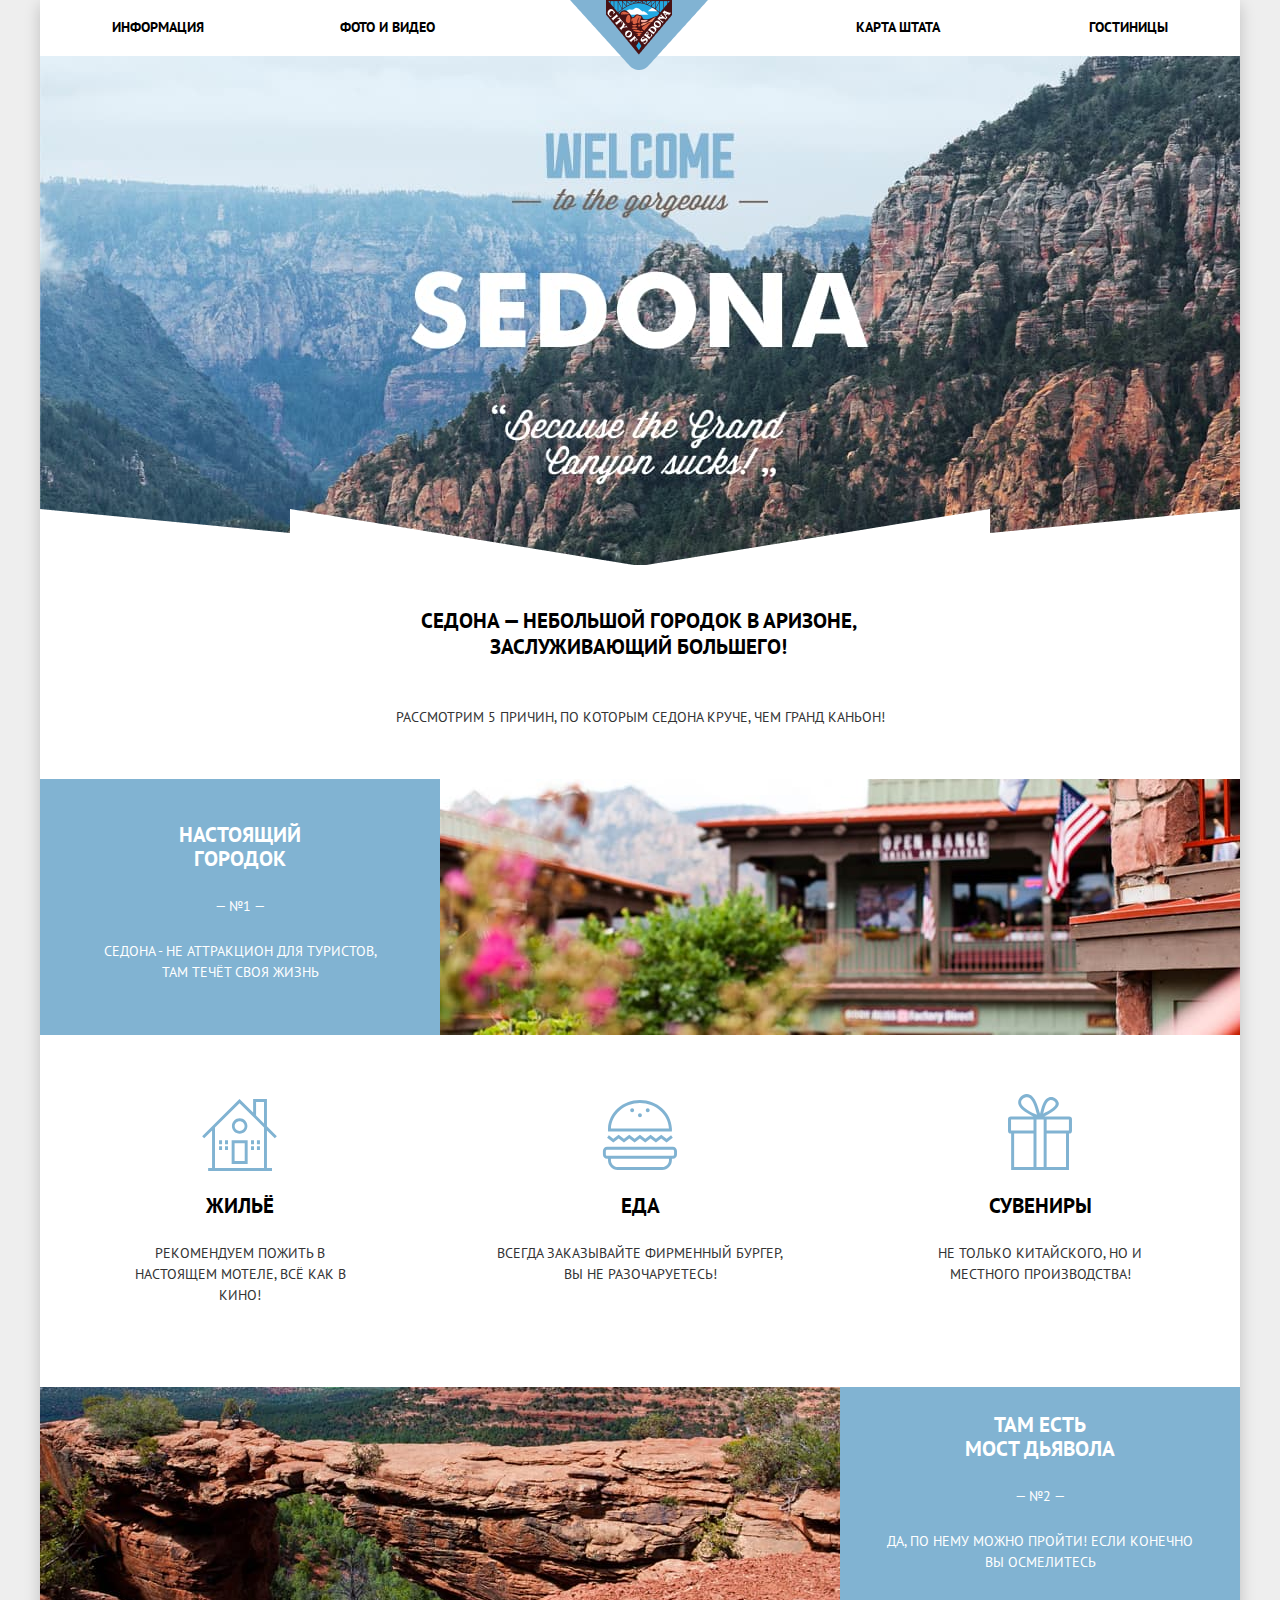
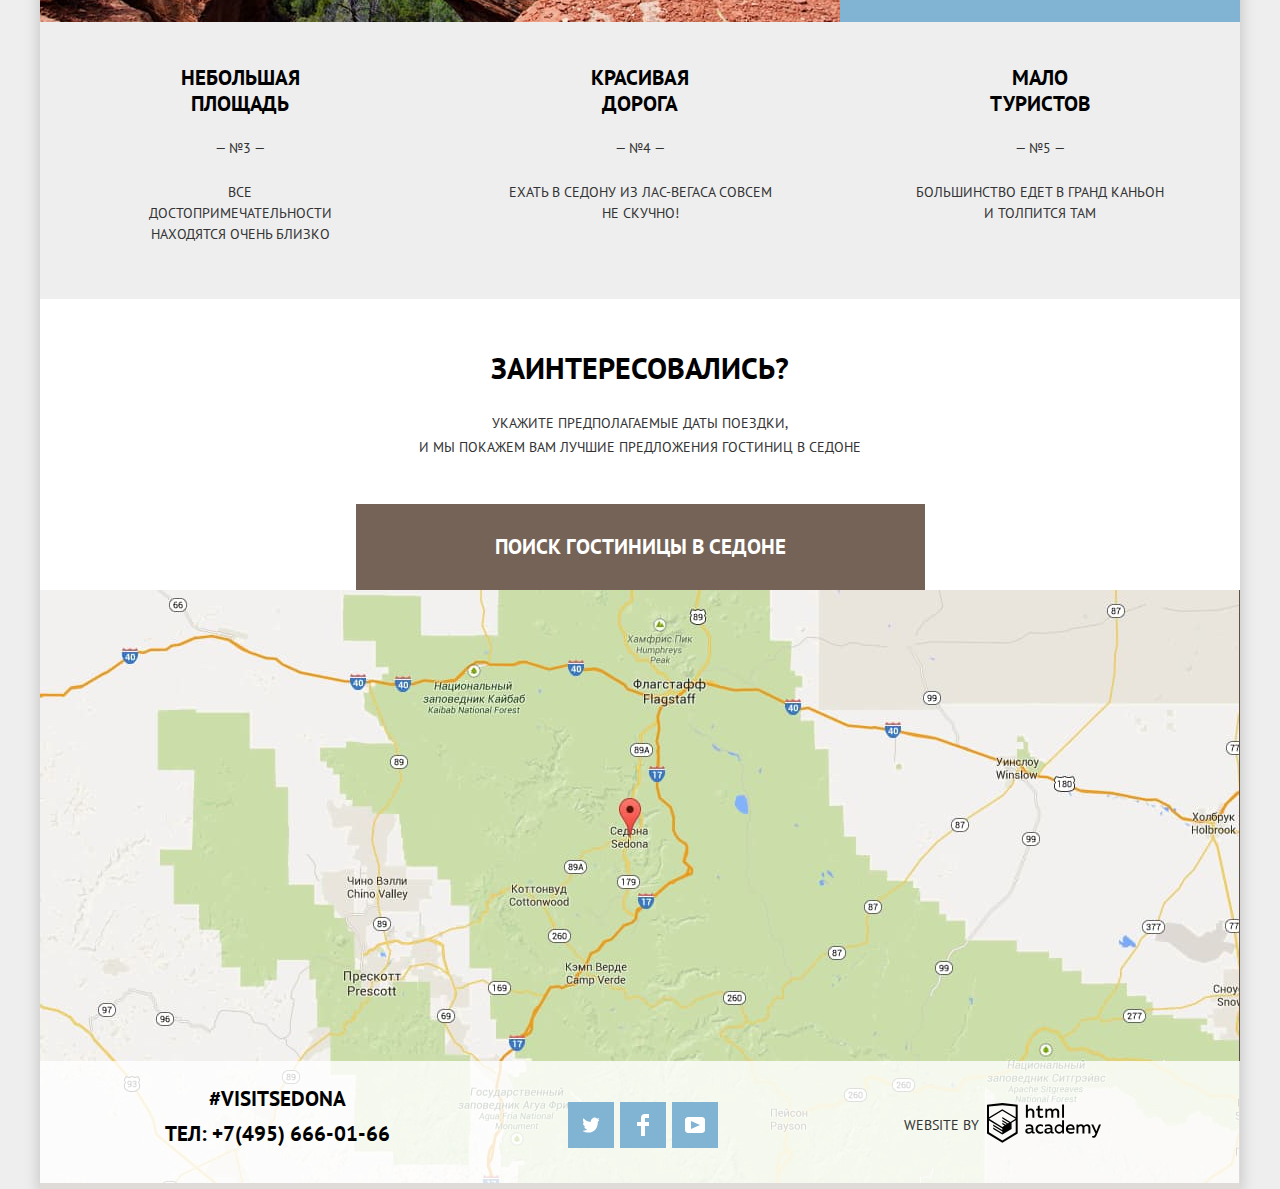
==== index.html @ 00484c9c "Update index.html" ====
<!DOCTYPE html>
<html class="page" lang="ru">
   <head>
      <meta charset="utf-8">
      <title>HTML Academy: Седона</title>
      <link href="https://fonts.googleapis.com/css2?family=PT+Sans:wght@400;700&display=swap" rel="stylesheet">
      <link href="css/normalize.css" rel="stylesheet">
      <link href="css/style.css" rel="stylesheet">
   </head>
   <body class="page-body">
      <div class="body-wrapper">
         <header class="main-header">
            <nav class="site-navigation">
               <a class="header-logo"><img src="img/logo.png" width="138" height="70" alt="Логотип копании Седона"></a>
               <ul class="navigation-list">
                  <li class="navigation-item">
                     <a href="#">
                     Информация
                     </a>
                  </li>
                  <li class="navigation-item">
                     <a href="#">
                     Фото и Видео
                     </a>
                  </li>
                  <li class="navigation-item">
                     <a href="#">
                     Карта штата
                     </a>
                  </li>
                  <li class="navigation-item">
                     <a href="catalog.html">
                     Гостиницы
                     </a>
                  </li>
               </ul>
            </nav>
         </header>
         <main class="">
            <h1 class="visually-hidden">Туры в город Седона</h1>
            <section class="banner">
               <h2>Седона — небольшой городок в Аризоне, заслуживающий большего! 
               </h2>
               <div class="img-wrapper">
                  <img src="img/bg-photo.jpg" width="1200" height="509" alt="Добро пожаловать в Седону">
               </div>
            </section>
            <section class="advantage">
               <h2>Рассмотрим 5 причин, по которым седона круче, чем гранд каньон!
               </h2>
               <ul class="advantage-view-list">
                  <li class="advantage-view-item">
                     <div class="advantage-view-content">
                        <h3>Настоящий городок</h3>
                        <span>— №1 —</span>
                        <p>Седона - не аттракцион для туристов, там течёт своя жизнь</p>
                     </div>
                     <div class="advantage-view-image">
                        <img src="img/image.jpg" width="800" height="256" alt="Пейзажные фотографии города Седона">
                     </div>
                  </li>
                  <li class="advantage-view-item">
                     <div class="advantage-view-content">
                        <h3>Там есть<br> мост дьявола</h3>
                        <span>— №2 —</span>
                        <p>Да, по нему можно пройти! Если конечно вы осмелитесь</p>
                     </div>
                     <div class="advantage-view-image">
                        <img src="img/image-1.jpg" width="800" height="256" alt="Пейзажные фотографии города Седона">
                     </div>
                  </li>
               </ul>
               <div class="advantage-no-view">
                  <ul class="advantage-no-view-list">
                     <li class="advantage-no-view-item">
                        <h3>небольшая площадь</h3>
                        <span>— №3 —</span>
                        <p>все достопримечательности находятся очень близко</p>
                     </li>
                     <li class="advantage-no-view-item">
                        <h3>красивая дорога</h3>
                        <span>— №4 —</span>
                        <p>ехать в седону из лас-вегаса совсем не скучно!</p>
                     </li>
                     <li class="advantage-no-view-item">
                        <h3>мало туристов</h3>
                        <span>— №5 —</span>
                        <p>большинство едет в гранд каньон и толпится там</p>
                     </li>
                  </ul>
               </div>
               <div class="figures">
                  <ul class="figures-list">
                     <li class="figures-item">
                        <h3>Жильё</h3>
                        <p>Рекомендуем пожить в настоящем мотеле, всё как в кино!</p>
                     </li>
                     <li class="figures-item">
                        <h3>Еда</h3>
                        <p>Всегда заказывайте фирменный бургер, вы не разочаруетесь!</p>
                     </li>
                     <li class="figures-item">
                        <h3>Сувениры</h3>
                        <p>Не только китайского, но и местного производства!</p>
                     </li>
                  </ul>
               </div>
            </section>
            <section class="hotels-form">
               <h2 class="visually-hidden">Поиск гостиницы</h2>
               <p>Заинтересовались?</p>
               <p>Укажите предполагаемые даты поездки,<br> и мы покажем вам лучшие предложения гостиниц в седоне</p>
               <button class="head-form-button" type="button">Поиск гостиницы в Седоне</button> 
               <form class="checking-date-form close-form" action="https://htmlacademy.ru" method="post">
                  <div class="form-wrapper">
                     <div class="form-group">
                        <label for="arrive-date-field">Дата заезда:</label>
                        <input type="text" name="arrive-date" id="arrive-date-field" value="24 апреля 2017">
                        <button class="calendar-icon" type="button" aria-label="Календарь кнопка">
                           <svg width="21" height="23"  xmlns="http://www.w3.org/2000/svg">
                              <path fill-rule="evenodd" clip-rule="evenodd" d="M16.406 3.025h2.845c.966 0 1.749.822 1.749 1.837v16.302C21 22.179 20.217 23 19.251 23H1.75C.784 23 0 22.179 0 21.164V4.862c0-1.015.784-1.837 1.75-1.837h2.843V1.648c0-.381.294-.689.657-.689.362 0 .656.308.656.689v1.377h3.938V1.648c0-.381.294-.689.657-.689.361 0 .655.308.655.689v1.377h3.938V1.648c0-.381.293-.689.656-.689.362 0 .656.308.656.689v1.377zm3.159 18.459a.448.448 0 00.123-.32h.001V4.862a.449.449 0 00-.437-.459h-2.845v1.378c0 .381-.294.689-.656.689-.363 0-.656-.308-.656-.689V4.403h-3.938v1.378c0 .381-.294.689-.655.689-.363 0-.657-.308-.657-.689V4.403H5.907v1.378c0 .381-.294.689-.656.689-.363 0-.657-.308-.657-.689V4.403H1.75a.45.45 0 00-.438.459v16.302a.45.45 0 00.438.459h17.501a.448.448 0 00.314-.139z"/>
                              <path fill-rule="evenodd" clip-rule="evenodd" d="M4.594 9.225h2.625v2.066H4.594V9.225zm0 3.443h2.625v2.067H4.594v-2.067zm2.625 3.444H4.594v2.066h2.625v-2.066zm1.969 0h2.625v2.066H9.188v-2.066zm2.625-3.444H9.188v2.067h2.625v-2.067zM9.188 9.225h2.625v2.066H9.188V9.225zm7.218 6.887h-2.625v2.066h2.625v-2.066zm-2.625-3.444h2.625v2.067h-2.625v-2.067zm2.625-3.443h-2.625v2.066h2.625V9.225z"/>
                           </svg>
                        </button>
                     </div>
                     <div class="form-group">
                        <label for="departure-date-field">Дата выезда:</label>
                        <input type="text" name="departure-date" id="departure-date-field" value="4 июля 2017">
                        <button class="calendar-icon" type="button" aria-label="Календарь кнопка">
                           <svg width="21" height="23"  xmlns="http://www.w3.org/2000/svg">
                              <path fill-rule="evenodd" clip-rule="evenodd" d="M16.406 3.025h2.845c.966 0 1.749.822 1.749 1.837v16.302C21 22.179 20.217 23 19.251 23H1.75C.784 23 0 22.179 0 21.164V4.862c0-1.015.784-1.837 1.75-1.837h2.843V1.648c0-.381.294-.689.657-.689.362 0 .656.308.656.689v1.377h3.938V1.648c0-.381.294-.689.657-.689.361 0 .655.308.655.689v1.377h3.938V1.648c0-.381.293-.689.656-.689.362 0 .656.308.656.689v1.377zm3.159 18.459a.448.448 0 00.123-.32h.001V4.862a.449.449 0 00-.437-.459h-2.845v1.378c0 .381-.294.689-.656.689-.363 0-.656-.308-.656-.689V4.403h-3.938v1.378c0 .381-.294.689-.655.689-.363 0-.657-.308-.657-.689V4.403H5.907v1.378c0 .381-.294.689-.656.689-.363 0-.657-.308-.657-.689V4.403H1.75a.45.45 0 00-.438.459v16.302a.45.45 0 00.438.459h17.501a.448.448 0 00.314-.139z"/>
                              <path fill-rule="evenodd" clip-rule="evenodd" d="M4.594 9.225h2.625v2.066H4.594V9.225zm0 3.443h2.625v2.067H4.594v-2.067zm2.625 3.444H4.594v2.066h2.625v-2.066zm1.969 0h2.625v2.066H9.188v-2.066zm2.625-3.444H9.188v2.067h2.625v-2.067zM9.188 9.225h2.625v2.066H9.188V9.225zm7.218 6.887h-2.625v2.066h2.625v-2.066zm-2.625-3.444h2.625v2.067h-2.625v-2.067zm2.625-3.443h-2.625v2.066h2.625V9.225z"/>
                           </svg>
                        </button>
                     </div>
                     <div class="count-wrapper">
                        <div class="count-person">
                           <label for="count-parents-field">Взрослые:</label>
                           <button class="min" type="button">
                              <svg width="12" height="3" fill="none" xmlns="http://www.w3.org/2000/svg">
                                 <path d="M0 0h12v3H0z"/>
                              </svg>
                           </button>
                           <input class="text" name="count-parents" id="count-parents-field" value="2">
                           <button class="max" type="button">
                              <svg width="11" height="11" fill="none" xmlns="http://www.w3.org/2000/svg">
                                 <path fill-rule="evenodd" clip-rule="evenodd" d="M4.23 6.77V11h2.54V6.77H11V4.23H6.77V0H4.23v4.23H0v2.54h4.23z"/>
                              </svg>
                           </button>
                        </div>
                        <div class="count-person">
                           <label for="count-kids-field">Дети:</label>
                           <button class="min" type="button">
                              <svg width="12" height="3" fill="none" xmlns="http://www.w3.org/2000/svg">
                                 <path d="M0 0h12v3H0z"/>
                              </svg>
                           </button>
                           <input class="text" name="count-kids" id="count-kids-field" value="0">
                           <button class="max" type="button">
                              <svg width="11" height="11" fill="none" xmlns="http://www.w3.org/2000/svg">
                                 <path fill-rule="evenodd" clip-rule="evenodd" d="M4.23 6.77V11h2.54V6.77H11V4.23H6.77V0H4.23v4.23H0v2.54h4.23z"/>
                              </svg>
                           </button>
                        </div>
                     </div>
                  </div>
                  <button type="submit" class="button button-form" name="button-search">
                  Найти
                  </button>
               </form>
               <div class="map-group">
                  <iframe src="https://www.google.com/maps/embed?pb=!1m18!1m12!1m3!1d890351.5824460982!2d-111.65397237299715!3d34.63615230114795!2m3!1f0!2f0!3f0!3m2!1i1024!2i768!4f13.1!3m3!1m2!1s0x872da132f942b00d%3A0x5548c523fa6c8efd!2z0KHQtdC00L7QvdCwLCDQkNGA0LjQt9C-0L3QsCA4NjMzNiwg0KHQqNCQ!5e0!3m2!1sru!2sru!4v1592220173496!5m2!1sru!2sru" width="1200" height="593" style="border:0;" allowfullscreen="" aria-hidden="false" tabindex="0"></iframe>
               </div>
            </section>
         </main>
         <footer class="main-footer">
            <div class="footer-contacts">
               <a href="#">#visitSEDONA</a>
               <a href="tel:84956660166">тел: +7(495) 666-01-66</a>
            </div>
            <ul class="social-list">
               <li class="social-item">
                  <a href="#" class="social-icon social-icon-twitter">
                  <span class="visually-hidden">Twitter</span>
                  </a>
               </li>
               <li class="social-item">
                  <a href="#" class="social-icon social-icon-facebook">
                  <span class="visually-hidden">Facebook</span>
                  </a>
               </li>
               <li class="social-item">
                  <a href="#" class="social-icon social-icon-youtube">
                  <span class="visually-hidden">Youtube</span>
                  </a>
               </li>
            </ul>
            <div class="creators-logo">
               <span>website by</span>          
               <a  href="https://htmlacademy.ru/intensive/htmlcss">
                  <svg class="logo-logo" width="115" height="41" fill="none"  xmlns="http://www.w3.org/2000/svg">
                     <path fill-rule="evenodd" clip-rule="evenodd" d="M15.52 1.057h-.17L0 2.72v28.776l15.35 9.343 15.352-9.344V2.72L15.52 1.057zm61.498 1.565h-1.93v13.11h1.93V2.621zm-36.156.01v5.136a3.976 3.976 0 012.849-1.23 3.387 3.387 0 012.614 1.007 3.55 3.55 0 011.015 2.662v5.556h-1.973v-5.297a1.984 1.984 0 00-.41-1.44 1.899 1.899 0 00-1.289-.718h-.316a3.081 3.081 0 00-2.448 1.5v5.955H38.9V2.633h1.963zm36.156 28.852h-1.74v-1.425a4.061 4.061 0 01-3.366 1.662c-2.437-.168-4.33-2.239-4.33-4.736 0-2.498 1.893-4.569 4.33-4.737a3.98 3.98 0 013.165 1.402v-5.33h1.941v13.164zm-29.952-1.425c.197-.008.392-.044.58-.107v1.435a3.38 3.38 0 01-1.245.226 1.758 1.758 0 01-1.762-1.079 5.035 5.035 0 01-3.313 1.166c-1.593 0-3.07-.896-3.07-2.752 0-2.298 2.11-3.01 3.914-3.01.77.013 1.537.103 2.29.27v-.324c0-1.079-.802-1.91-2.31-1.91a7.682 7.682 0 00-3.166.69V22.83a10.56 10.56 0 013.365-.593c2.49 0 4.02 1.209 4.02 3.938v3.237a.592.592 0 00.13.429c.096.12.236.194.387.208h.18v.01zM40.27 28.84c.027.389.205.75.495 1.004.289.253.666.378 1.046.345h.116a3.537 3.537 0 002.542-1.079v-1.532a10.039 10.039 0 00-1.91-.227c-1.055 0-2.278.356-2.278 1.49h-.01zm15.752-5.902a5.183 5.183 0 00-2.712-.69h-.369a4.514 4.514 0 00-3.18 1.471 4.722 4.722 0 00-1.23 3.341v.442c.164 2.498 2.273 4.39 4.716 4.23 1.004.024 2-.187 2.912-.615v-1.845a5.185 5.185 0 01-2.564.69 2.885 2.885 0 01-2.657-1.426 3.024 3.024 0 010-3.07 2.884 2.884 0 012.657-1.427c.865-.003 1.71.26 2.427.755v-1.856zM66.15 30.06a2.08 2.08 0 00.58-.108v1.435c-.397.153-.82.23-1.244.226a1.758 1.758 0 01-1.762-1.079 5.035 5.035 0 01-3.313 1.166c-1.593 0-3.07-.896-3.07-2.752 0-2.298 2.11-3.01 3.914-3.01.77.013 1.537.103 2.29.27v-.324c0-1.079-.802-1.91-2.311-1.91a7.682 7.682 0 00-3.165.69V22.83c1.084-.379 2.22-.58 3.365-.593 2.49 0 4.02 1.209 4.02 3.938v3.237a.592.592 0 00.129.429c.097.12.237.194.388.208h.18v.01zm-6.296-.212a1.468 1.468 0 01-.498-1.008h.021c0-1.133 1.16-1.489 2.279-1.489.642.015 1.281.09 1.91.227v1.532a3.537 3.537 0 01-2.543 1.079h-.116a1.404 1.404 0 01-1.053-.34zm9.472-2.918c0-1.644 1.304-2.977 2.912-2.977l.021.054c1.214 0 2.314.731 2.806 1.866v2.158a3.015 3.015 0 01-2.827 1.877c-1.608 0-2.912-1.333-2.912-2.978zm14.022-4.682c3.492 0 4.705 2.892 4.135 5.492h-6.562c.222 1.618 1.762 2.276 3.366 2.276a6.326 6.326 0 002.785-.636v1.726a7.39 7.39 0 01-3.165.615c-2.67 0-5.012-1.532-5.012-4.769a4.572 4.572 0 011.145-3.268 4.37 4.37 0 013.076-1.469h.232v.033zm-2.48 3.927c.101-1.351 1.253-2.365 2.575-2.265h.042c.62-.057 1.234.17 1.675.62.442.449.666 1.075.614 1.71H80.87v-.065zm8.62 5.287v-8.966h1.74v1.079a3.983 3.983 0 012.934-1.37 3.001 3.001 0 012.785 1.51 4.311 4.311 0 013.07-1.435 3.192 3.192 0 012.489 1.01c.647.69.971 1.631.887 2.583v5.61h-2.004v-5.556a1.74 1.74 0 00-.366-1.262 1.665 1.665 0 00-1.132-.626h-.275a2.936 2.936 0 00-2.184 1.208v6.237H95.43v-5.557a1.742 1.742 0 00-.38-1.266 1.666 1.666 0 00-1.15-.611h-.21a3.153 3.153 0 00-2.333 1.392v6.074h-1.825l-.042-.054zm24.488-8.988h-2.005l-2.648 6.798-3.018-6.787h-2.11l4.221 9.063-.18.454c-.517 1.36-1.234 2.05-2.184 2.05a2.96 2.96 0 01-.897-.13v1.694c.38.096.77.147 1.161.151 1.329 0 2.585-.744 3.534-3.086l4.126-10.206zM52.689 6.787V3.55l-1.962.464v2.719h-1.583V8.49h1.646v4.5c-.067.826.234 1.64.82 2.213a2.653 2.653 0 002.197.743 7.014 7.014 0 002.332-.378v-1.726a4.647 4.647 0 01-1.783.356c-1.14 0-1.667-.389-1.667-1.575v-4.11h3.165V6.787H52.69zm5.697 8.966V6.754h1.752v1.08a3.983 3.983 0 012.922-1.382 2.998 2.998 0 012.743 1.435c.793-.882 1.9-1.4 3.07-1.435.94-.037 1.85.347 2.491 1.052.64.704.949 1.66.843 2.617v5.62h-2.004v-5.556a1.743 1.743 0 00-.366-1.262 1.668 1.668 0 00-1.132-.626h-.243a2.937 2.937 0 00-2.184 1.209v6.236h-2.005v-5.557a1.742 1.742 0 00-.365-1.262 1.667 1.667 0 00-1.133-.626h-.242A3.153 3.153 0 0060.2 9.69v6.074h-1.815v-.01zm-29.689 14.55l.01-.006-.01.021v-.015zm0-11.983v11.983l-13.346 8.13-13.346-8.115V18.515l13.283 8.092v1.424l-9.105-5.503v1.414l9.157 5.621v1.5l-9.147-5.567v1.456l9.158 5.621 9.232-5.653v-6.107l4.114-2.492zm.01-1.542l-3.67 2.158-1.689 1.079-8.04-4.931v1.413l6.848 4.23-.148.097-1.055.582-5.665-3.452v1.445l4.473 2.72-1.055.722-3.376-2.05v1.414l2.215 1.338-2.247 1.36-13.188-8.04 13.2-8.134 13.399 8.049zm-13.42-9.506l13.42 8.081V4.563L15.362 3.13 2.015 4.564v10.79l13.273-8.082z"/>
                  </svg>
               </a>
            </div>
         </footer>
      </div>
      <script src="js/script.js"></script>
   </body>
</html>
---- css/style.css ----
:root {
  --specialWhite: rgba(255,255,255,0.3);
  --specialWhiteDark: rgba(255, 255, 255, 0.8);
  --basicWhite: #ffffff;

  --specialBlack: rgba(0,0,0,0.3);
  --lightBlack: #333333;
  --basicBlack: #000000;
  
  --lightGray: #f2f2f2;
  --basicGray: #eeeeee;
  --darkGray: #ebebeb;
  --extraDarkGray: #a9a9a9;
  --specialGray: #ababab;
  
  --lightBlue: #81b3d2;
  --basicBlue: #669ec0;
  --darkBlue: #5496bd;

  --lightBrown: #766357;
  --basicBrown: #604e43;
  --darkBrown: #503e33;

}

* {
  box-sizing: border-box;
}


body {
  padding: 0;

  min-width: 1200px;

  font-family: "PT Sans", Arial, sans-serif;
  font-size: 14px;
  line-height: 21px;
  font-weight: 400;
  text-transform: uppercase;
  color: var(--lightBlack);

  background-color: var(--basicGray);
}


a {
  text-decoration: none;
}


img {
  max-width: 100%;
  height: auto;
}


/*Сетки*/


.page {
  height: 100%;
}


.page-body {
  display: grid;
  grid-template-rows: min-content 1fr min-content;
  align-content: start;

  min-height: 100%;
}


.visually-hidden {
  position: absolute;

  width: 1px;
  height: 1px;

  clip: rect(1px,1px,1px,0);
}


.body-wrapper { 
  position: relative;
  margin: 0 auto;

  width: 1200px;

  background: var(--basicWhite);

  box-shadow: 0px 5px 15px rgba(0, 1, 1, 0.2);
}


.main-header {
  position: relative;
  min-height: 56px;
}


.site-navigation {
  display: flex;
  
  background-color: var(--basicWhite);
}


.header-logo {
  position:absolute;
  top: 0;
  left: 530px;

  z-index: 10000;
}


.navigation-list {
  display: flex;
  justify-content: start;
  flex-wrap: wrap;

  margin: 0;
  margin-top: 17px;
  margin-left: 72px;
  margin-right: 72px;
  padding: 0;

  width: 100%;
  max-width: 1200px;

  list-style: none;  
}


.navigation-item {
  width: 228px;
}


.navigation-item:first-child,
.navigation-item:nth-child(2) {
  text-align: start;  
}

.navigation-item:nth-child(3) {
  margin-left: auto;
}


.navigation-item:nth-child(3),
.navigation-item:last-child {
  text-align: end;
}


.navigation-item a { 
  font-weight: 700;
  color: var(--basicBlack);
}


.navigation-item a[href]:hover,
.navigation-item a[href]:focus{
  color: var(--lightBlue);
}


.navigation-item a[href]:active{
  color: var(--basicBlack);
  opacity: 0.3;
}


.banner {
  display: flex;
  flex-direction: column;

  background-color: var(--basicWhite);
}


.banner h2 {
  align-self: center;

  margin: 0;
  padding-top: 37px;
  padding-left: 21px;
  padding-right: 20px;
  padding-bottom: 35px;

  max-width: 491px;

  font-size: 21px;
  line-height: 26px;
  text-align: center;
  color: var(--basicBlack);  
}


.banner img {
  background-color: var(--basicGray);
}


.banner .img-wrapper {
  position: relative;
  order: -1;
}


.banner .img-wrapper::before {
  content: "";
  display: block;
  position: absolute;
  bottom: 0;
  left: 0;

  width: 1200px;
  height: 62px;
  
  background-image: url("../img/bg-promo.png");
  background-repeat: no-repeat;  
}


.advantage {
  position: relative;

  background-color: var(--basicWhite);
}


.advantage h2 {
  padding-bottom: 40px;

  font: inherit;
  text-align: center; 
}


.advantage-view-list {
  display: flex;
  flex-direction: column;

  margin: 0;
  padding: 0;

  list-style: none;
 
  background-color: var(--basicWhite);
}


.advantage-view-item {
  display: flex;
   
  max-height: 256px;

  padding: 0;
  margin: 0;
}


.advantage-view-item .advantage-view-content {
  max-width: 400px;
  
  text-align: center;
  color: var(--basicWhite);

  background-color: var(--lightBlue);  
}


.advantage-view-item:nth-child(2) .advantage-view-image {
  order: -1;
}


.advantage-view-item:nth-child(2) {
  margin-top: 331px; 
}


.advantage-view-item:nth-child(1) h3 {
  padding-left: 139px;
  padding-right: 139px;
}


.advantage-view-item:nth-child(2) h3 {
  padding-left: 123px;
  padding-right: 123px;
}


.advantage-view-item:nth-child(1) h3 {
  padding-top: 44px;
}


.advantage-view-content h3 {
  margin-top: 0;
  margin-bottom: 25px;
  padding-top: 47px;

  font-size: 21px;
  line-height: 24px;
  font-weight: bold;
  text-align: center;
}


.advantage-view-content p {
  margin-top: 24px;
  padding-left: 51px;
  padding-right: 50px;
  padding-bottom: 20px;
}


.advantage-view-item:nth-child(2) p {
  padding-left: 40px;
  padding-right: 40px;
  padding-bottom: 10px;
}


.advantage-view-image { 
  background-color: var(--basicGray);
}


.advantage-no-view {
  background-color: var(--basicGray);
}


.advantage-no-view-list {
  display: flex;
  
  margin: 0;
  padding: 0;
  padding-top: 22px;
  padding-bottom: 54px;

  list-style: none;
}


.advantage-no-view-item {
  max-width: 400px;

  text-align: center;
}


.advantage-no-view-item h3 {
  padding-left: 140px;
  padding-right: 140px;

  font-size: 21px;
  line-height: 26px;
  font-weight: 700;
  color: var(--basicBlack);
}


.advantage-no-view-item p {
  margin: 0;
  margin-top: 23px;
}


.advantage-no-view-item:nth-child(1) p {
  padding-left: 96px;
  padding-right: 96px;
}


.advantage-no-view-item:nth-child(2) p {
  padding-left: 60px;
  padding-right: 60px;
}


.advantage-no-view-item:nth-child(3) p {
  padding-left: 75px;
  padding-right: 75px;
}


.figures {
  position: absolute;
  top: 328px;
  left: 0;

  background-color: var(--basicWhite);
}


.figures-list {
  display: flex;
  position: relative;
  
  margin: 0;
  padding: 0;
  padding-top: 127px;
  padding-bottom: 81px;
  
  list-style: none;
}


.figures-item {
  max-width: 400px;

  text-align: center;
}


.figures-item:nth-child(1)::before {
  content: "";
  display: block;
  position: absolute;
  top: 64px;
  left: 162px;

  width: 75px;
  height: 72px;
  
  background-image: url("../img/icon-1.svg");
  background-repeat: no-repeat;  
}


.figures-item:nth-child(2)::before {
  content: "";
  display: block;
  position: absolute;
  top: 65px;
  left: 562px;

  width: 75px;
  height: 72px;
  
  background-image: url("../img/icon-3.svg");
  background-repeat: no-repeat; 
}


.figures-item:nth-child(3)::before {
  content: "";
  display: block;
  position: absolute;
  top: 58px;
  right: 168px;

  width: 64px;
  height: 77px;
  
  background-image: url("../img/icon-2.svg");
  background-repeat: no-repeat;
}


.figures-item h3 {
	margin-top: 33px;

  font-size: 21px;
  line-height: 21px;
  color: var(--basicBlack);
}


.figures-item p {
  margin: 0;
  margin-top: 27px;
}


.figures-item:nth-child(1) p {
  padding-left: 73px;
  padding-right: 73px;
}


.figures-item:nth-child(2) p {
  padding-left: 51px;
  padding-right: 51px;
}


.figures-item:nth-child(3) p {
  padding-left: 65px;
  padding-right: 65px;
}


.hotels-form {
  display: flex;
  flex-direction: column;

  position: relative;

  background-color: var(--basicWhite); 
}


.hotels-form p{
  line-height: 24px;
  text-align: center;
}


.hotels-form p:first-of-type {
  margin-bottom: 31px;
  padding-top: 27px;

  font-size: 30px;
  font-weight: 700;
  color: var(--basicBlack);
}


.hotels-form p:last-of-type {
	margin: 0;
  padding-bottom: 45px;
}


.checking-date-form {
  position: absolute;
  top: 290px;
  left: 316px;

  margin: 0;
  padding: 0;
  padding-bottom: 55px;

  width: 568px;
   
  color: var(--basicBlack);
  
  background-color: var(--basicWhite);

  box-shadow: 0px 7px 15px rgba(0, 1, 1, 0.15);
  
  overflow: hidden;
  z-index: 99;
}


.head-form-button {
  margin: auto;
  padding: 31px 139px;

  font-size: 21px;
  font-weight: 700;
  text-align: center;
  text-transform: uppercase;
  color: var(--basicWhite);

  background-color: var(--lightBrown);

  border: none;

  cursor: pointer;
  z-index: 100; 
}


.head-form-button:hover,
.head-form-button:focus {
  background-color: var(--basicBrown);
}


.head-form-button:active {
  background-color: var(--darkBrown);
  color: var(--specialWhite);
}


.close-form {
  display: none;
}


.open-form {
  display: block;
  animation:stretching .6s
}


.form-wrapper {
  padding-left: 55px;
  padding-right: 55px;
}


.form-group {
  display: flex;
  justify-content: space-between;
  position: relative;
  
  margin-bottom: 25px;

  min-height: 40px;
}


.form-group label {
  align-self: center;
}


.form-group:nth-child(1) {
  margin: 0;
  margin-top: 52px;
  margin-bottom: 27px;
}


.calendar-icon { 
  position: absolute;
  top: 9px;
  right: 8px;

  padding: 0;
  
  width: 21px;
  height: 23px;

  fill: var(--extraDarkGray);

  background-color: transparent;

  border: none;

  z-index: 100;
}


.calendar-icon:hover,
.calendar-icon:focus {
 fill: var(--basicBlack);

 cursor: pointer;
}


.calendar-icon:active {
 fill: var(--lightBlue);

 outline: none;
}


.form-group input {
  width: 345px;
  
  background-color: var(--lightGray);

  border: 2px solid var(--lightGray);

  box-sizing: border-box;
}


.form-group input[type="text"] {
  padding-left: 8px;

  font-size: 14px;
  text-align: left;
  font-family: "PT Sans", Arial, sans-serif;
  font-weight: 700;
  text-transform: uppercase;
  color: var(--basicBlack);
}


.form-group:nth-child(1) label {
  margin-right: 20px;

  min-width: 92px;
}


.form-group:nth-child(2) label {
  margin-right: 20px;

  min-width: 92px;
}


.checking-date-form input:hover {
  background-color: var(--darkGray);
  
  border: 2px solid var(--darkGray)
}


.checking-date-form input:focus {
  background-color: var(--basicWhite);

  border: 2px solid var(--basicGray);
}


.count-wrapper {
  display: flex;
  justify-content: space-between;

  margin-top: 29px;
}


.count-person {
  display: flex;
}


.count-person:nth-child(1) label {
  margin-right: 42px;
}


.count-person:nth-child(2) label {
  margin-right: 27px;
}


.count-person label {
  align-self: center;
}


.count-person input {
  padding: 13px;

  width: 38px;
  height: 38px;

  background-color: var(--lightGray);

  border: 2px solid var(--lightGray);
}


.count-person input[value] {
  font-weight: 700; 
}


.count-person button {
  cursor: pointer;
}


.count-person .min,
.count-person .max { 
  width: 38px;
  height: 38px;
 
  font-size: 21px;
  line-height: 38px;
  font-weight: 700;
  vertical-align: middle;  
  color: var(--extraDarkGray);
 
  background-color: var(--lightGray);

  border: none;
}


.min svg {
  margin-bottom: 5px;
}


.min svg,
.max svg {
  fill: var(--extraDarkGray);
}


.min:hover svg,
.min:focus svg,
.max:hover svg,
.max:focus svg{
  fill: var(--basicBlack);
}


.min:active svg,
.max:active svg {
  fill: var(--lightBlue);
}


.button {
  font-size: 21px;
  line-height: 26px;
  font-weight: 700;
  text-transform: uppercase;
  color: var(--basicWhite);

  background-color: var(--lightBlue);

  border: none;
}


.button-form {
  margin-top: 57px;
  margin-left: 55px;
  padding-top: 16px;
  padding-bottom: 16px;
  padding-left: 197px;
  padding-right: 197px;

  max-width: 458px;

  cursor:pointer;
}


.button-form:hover,
.button-form:focus {
  background-color: var(--basicBlue);
}


.button-form:active {
  color: var(--specialWhite);

  background-color: var(--darkBlue);
}


.hotels-form .map-group {
  min-height: 593px;

  background-color: var(--basicBrown);
  background-image: url("../img/map.jpg");
  background-size: 1200px height 593px;
  background-repeat: no-repeat;
}


.map-group iframe {
  border: 0;
}


.form-error {
  animation-name: shake;
  animation-duration: 0.6s;
}


/* Футер */

.main-footer {
  display: flex;
  justify-content: space-between;
  align-items: center;

  position: absolute;
  left: 0;
  bottom: 0;

  width: 100%;

  padding-top: 25px;
  padding-left: 125px;
  padding-right: 138px;
  padding-bottom: 42px;

  background-color: var(--specialWhiteDark);
}


.footer-contacts {
  display: flex;
  flex-direction: column;

  margin-right: 178px;
}


.footer-contacts a:nth-child(1) {
  margin-bottom: 9px;
  text-align: center;
}


.footer-contacts a {
  display: inline-block;

  font-size: 21px;
  line-height: 26px;
  font-weight: 700;
  vertical-align: middle;
  color: var(--basicBlack);
}


.main-footer .social-list {
  display: flex;

  margin: 0;
  margin-right: auto;
  margin-bottom: -22px;
  padding: 0;

  list-style: none;
}


.social-list .social-item {
  margin-right: 6px;
}


.social-list .social-item:last-child {
  margin-right: 0;
}


.main-footer .social-icon {
  display: inline-block;
  position: relative;

  width: 46px;
  height: 46px;

  background-color: var(--lightBlue);
}


.social-icon:hover,
.social-icon:focus {
  background-color: var(--basicBlue);
}


.social-icon:active {
  background-color: var(--darkBlue);
}


.social-icon-twitter:active::before,
.social-icon-facebook:active::before,
.social-icon-youtube:active::before {
  opacity: 0.3;
}


.main-footer .social-icon-twitter:before {
  content: "";
  display: block;
  position: absolute;
  top: 50%;
  left: 50%;

  width: 17px;
  height: 17px;

  background-image: url("../img/twitter.svg");
  background-repeat: no-repeat;

  transform: translate(-50%,-50%);
}


.main-footer .social-icon-facebook::before {
  content: "";
  display: block;
  position: absolute;
  top: 50%;
  left: 50%;

  width: 12px;
  height: 22px;

  background-image: url("../img/fb-icon.svg");
  background-repeat: no-repeat;

  transform: translate(-50%,-50%);
}


.main-footer .social-icon-youtube::before {
  content: "";
  display: block;
  position: absolute;
  top: 50%;
  left: 50%;

  width: 20px;
  height: 16px;

  background-image: url("../img/youtube.svg");
  background-repeat: no-repeat;

  transform: translate(-50%,-50%);
}


.creators-logo {
  display: flex;
  align-items: center;

  margin-bottom: -17px;
}


.creators-logo span {
  margin-right: 8px;
}


.creators-logo svg {
  fill: var(--basicBlack);
}


.creators-logo svg:hover,
.creators-logo svg:focus {
  fill: var(--lightBlue);
}


.creators-logo svg:active {
  fill: var(--basicBlack);
  opacity: 0.3;
}



/* Страница Каталога*/

.inner-header .active{
  color: var(--lightBrown);
}


.inner-page .filter {
  color: var(--basicWhite);

  background-color: var(--lightBlack);
}


.filter {
  box-sizing: border-box;

  background-image: url("../img/background-filter.jpg");
  background-repeat: no-repeat;
}


.filter form {
  display: flex;
  justify-content: space-between;

  padding-top: 25px;
  padding-left: 71px;
  padding-right: 73px;
  padding-bottom: 8px;
}


.filter legend {
  margin-bottom: 11px;

  font-size: 16px;
  line-height: 21px;
  font-weight: 700;
}


.fieldset-wrapper:nth-child(-n+2) legend {
  margin-bottom: 25px;
}


.filter fieldset {
  display: flex;
  flex-direction: column;

  
  margin: 0;
  padding: 0;

  border: none;
}


.filter label {
  margin-bottom: 24px;

  font-size: 14px;
  line-height: 22px;
}


.checkbox-list {
  margin: 0;
  padding: 0;

  list-style: none; 
}


.filter .options-field {
	margin-right: 231px;
}


.checkbox-item {
  position: relative;
}


.checkbox-item .label-checkbox {
  position: relative;
  display: inline-block;
  
  vertical-align: middle;

  cursor: pointer;
}


.infrastructure-field .label-checkbox {
   padding-left: 35px;
}


.options-field .label-checkbox{
  padding-left: 38px;
}


.span-checkbox {
  display: inline-block;
  position: absolute;
  top: 0;
  left: 0;
  
  width: 26px;
  height: 24px;

  vertical-align: middle;

  background-image: url("../img/checkbox-off.png");
  background-repeat: no-repeat; 
}


.input-checkbox:disabled + .span-checkbox {
  opacity: 0.3;
}


.input-checkbox:focus + .span-checkbox { 
  outline: double;
}


.input-checkbox:checked ~ .span-checkbox {
  background-image: url("../img/checkbox-on.png");
  background-repeat: no-repeat;
}


.inner-page .price-count-wrapper { 
  position: relative;
  
  width: 98%;

  border: 2px solid var(--basicWhite);
  border-radius: 3px;
}


.price-count-wrapper input { 
  padding-top: 6px;
  padding-bottom: 6px;

  width: 49%;

  font-size: 14px;
  line-height: 21px;
  text-transform: uppercase;
  font-weight: normal;
  color: var(--basicWhite);
  text-align: center;

  background-color: transparent;

  border: none;
}


.input-count-min {
  position: relative;
}


.price-count-wrapper::after {
  content: "";
  display: block;
  position: absolute;
  top: 4px;
  left: 50%;

  width: 2px;
  height: 26px;

  background-color:var(--basicWhite);

  z-index: 100000;
}


.price {
  margin: 0;
  padding: 0;

  border: none;
}


.price-controls {
  display: flex;
  justify-content: space-between;
  position: relative;

  padding-top: 5px;
  padding-left: 34px;

  height: 38px;

  border: 2px solid var(--basicWhite);
  border-radius: 2px;
}


.price-controls::before {
  content: "";
  display: block;
  position: absolute;
  top: 4px;
  left: 156px;

  width: 2px;
  height: 26px;

  background-color: var(--basicWhite);
}


.price-controls label {
  font-size: 14px;
  line-height: 21px;
  font-style: normal;
  font-weight: normal;
  text-transform: uppercase;
  color: var(--basicWhite);
}


.price-controls label:nth-child(1) {
  margin-left: 30px;
}


.price-controls label:nth-child(2) {
  margin-right: 22px;
}


.price-controls input {
  width: 60px;

  font:inherit;
  color: var(--basicWhite);

  background-color: transparent;

  border: none;
}


.price .range-filter {
  width: 317px;
}


.price .range-controls {
  position: relative;

  padding-top: 20px;

  height: 54px;

  background-color: transparent;
}


.range-controls .scale {
  height: 2px;

  background-color: var(--specialWhite);
} 


.range-controls .bar {
  width: 80%;
  height: 2px;

  background-color: var(--basicWhite);
}


.range-controls .toggle {
  position: absolute;
  top: 11px;
  left: 0;

  padding: 0;

  width: 4px;
  height: 4px;
  box-sizing: content-box;
  
  background-color: var(--specialGray);

  border: 8px solid var(--basicWhite);
  border-radius: 50%;
  
  cursor: pointer;
}


.range-controls .toggle-min {
  left: 0;
}


.range-controls .toggle-max {
  left: 252px;
}


.range-controls .toggle:hover,
.range-controls .toggle:focus {
  transform: scale(1.2);
}


.price .price-count-button {
  display: inline-block;

  margin-left: 85px;
  padding-top: 5px;
  padding-bottom: 5px;
  padding-left: 32px;
  padding-right: 35px;

  max-width: 137px;

  font-size: 14px;
  line-height: 21px;
  vertical-align: middle;
  text-transform: uppercase;
  color: var(--basicWhite);
  
  background-color: transparent;
  
  border: 2px solid var(--basicWhite);
  border-radius: 2px;
  
  cursor: pointer;
}


.price-count-button:hover,
.price-count-button:focus {
  color: var(--basicBlack);

  background-color: var(--basicWhite);
}


.catalog-filter-wrapper {
  display: flex;
  align-items: center;
  
  padding-top: 6px;
  padding-bottom: 13px;

  border-bottom: 1px solid var(--basicGray);
}


.arrows-list{
  display: flex;
  
  margin: 0;
  margin-top: 10px;
  margin-right: 75px;
  margin-left: auto;

  padding: 0;

  list-style: none;
}

.arrows-item button {
  border: none;
}

.arrows-item:nth-child(1) {
  margin-right: 10px;
}


.arrows-item:nth-child(1) svg {
  fill: var(--basicBlack);
  opacity: 0.4;
}


.arrows-item:hover svg,
.arrows-item:focus svg{
  fill: var(--basicBlack);
  opacity: 1;
}


.arrows-item:active svg {
  fill: var(--lightBlue);
}


.arrows-item:nth-child(2) svg {
  fill: var(--lightBlue);

  transform: rotate(180deg);
}


.catalog-filter-wrapper::before:hover {
  background-image: url("../img/icon-down-dir-active.svg");
  opacity: 1;
}


.catalog-filter-wrapper p:nth-of-type(1) {
  margin-left: 72px;

  font-size: 21px;
  line-height: 26px;
  font-weight: 700;
  color: var(--basicBlack);
}


.catalog-filter-wrapper p:nth-of-type(2) {
  margin-left: 47px;

  font-size: 12px;
  line-height: 18px;
  font-weight: 400;
  color: var(--basicBlack);
}


.inner-page .sort-list {
  display: flex;
  
  margin: 0;
  margin-left: 40px;
  padding: 0;

  list-style: none;
}


.sort-item {
  margin-right: 33px;
}


.sort-item:last-child {
  margin-right: 0;
}

.sort-item a {
	font-size: 12px;
}


.sort-item a:not(.active) {  
  line-height: 18px;
  font-weight: 400;
  color: var(--specialBlack);

  border-bottom: 1px dotted var(--lightBlue);
}


.sort-item a:not(.active):hover,
.sort-item a:not(.active):focus {
  color: var(--lightBlue);
}


.sort-item a:not(.active):active {
  color: var(--basicBlack);

  border-bottom: none;
}


.sort-item .active {
  color: var(--lightBlue);
}


.catalog {
  background-color: var(--basicWhite);
}


.catalog-item {
  display: flex;
  justify-content: start;

  padding-top: 26px;
  padding-bottom: 22px;
  padding-left: 72px;

  border-bottom: 1px solid var(--basicGray);
}


.catalog-image {
  margin-top: 5px;
  margin-right: 29px;
}


.catalog-content {
  display: inline-block;

  margin-top: 8px;

  vertical-align: middle; 
}


.catalog-content span {
  display: block;

  margin: 0;
  margin-bottom: 16px;
}


.catalog-item-title {
  margin: 0;   
}


.catalog-item-title a{
  display: inline-block;

  font-size: 21px;
  line-height: 24px;
  font-weight: 700;
  vertical-align: middle;
  color: var(--basicBlack);  
}


.catalog-item-title a:hover,
.catalog-item-title a:focus {
  color: var(--lightBlue);
}


.catalog-item-title a:active {
  opacity: 0.3;
}


.catalog-content:nth-of-type(2) {
	margin-left: 3px;
}


.catalog-item .button-catalog {
  display: inline-block;

  padding-top: 3px;
  padding-bottom: 3px;
  padding-left: 17px;
  padding-right: 17px;

  font-weight: bold;
  vertical-align: middle;
  color: var(--basicWhite);

  background-color: var(--lightBlue);
}


.catalog-item .button-view:hover,
.catalog-item .button-view:focus {
  background-color: var(--basicBlue);
}


.catalog-item .button-view:active {
  color: var(--specialWhite);

  background-color: var(--darkBlue);
}


.catalog-item .button-booking {
  background-color: var(--lightBrown);
}


.catalog-item .button-booking:hover,
.catalog-item .button-booking:focus  {
  background-color: var(--basicBrown);
}


.catalog-item .button-booking:active {
  background-color: var(--darkBrown);
  color: var(--specialWhite);
}


.rating-catalog-cart {
display: flex;
flex-direction: column;
justify-content: space-between;
align-items: flex-end;

margin-left: auto;
margin-right: 72px; 
}


.catalog-item .rating-stars-list {
  display: flex;

  margin: 0;
  padding: 0;
  padding-left: 22px;

  list-style: none;
}


.catalog-item .rating-stars-item {
  margin-right: 5px;
  margin-top: 5px;

  width: 19px;
  height: 19px;

  background-image: url("../img/star.svg");
  background-repeat: no-repeat; 
}


.catalog-item .rating-stars-item:last-child {
	margin-right: 0;
}


.catalog-item .rating-text {
  display: inline-block;

  margin-bottom: 10px;
  padding: 3px 15px;
  padding-top: 3px;
  padding-bottom: 3px;
  padding-left: 15px;
  padding-right: 12px;

  vertical-align: middle;
  color: var(--lightBlack);

  background-color: var(--lightGray); 
}


.inner-footer {
  position: relative;
  padding-top: 24px;

  background-color: var(--basicWhite);
}


@keyframes shake {
  0%, 100% {transform: translateX(0);}
  10%, 30%, 50%, 70%, 90% {transform: translateX(-10px);} 
  20%, 40%, 60%, 80% {transform: translateX(10px);}
}


@keyframes stretching {
 0% {
    height: 20px;
  }
  100% {
    height: 395px;
  }
}
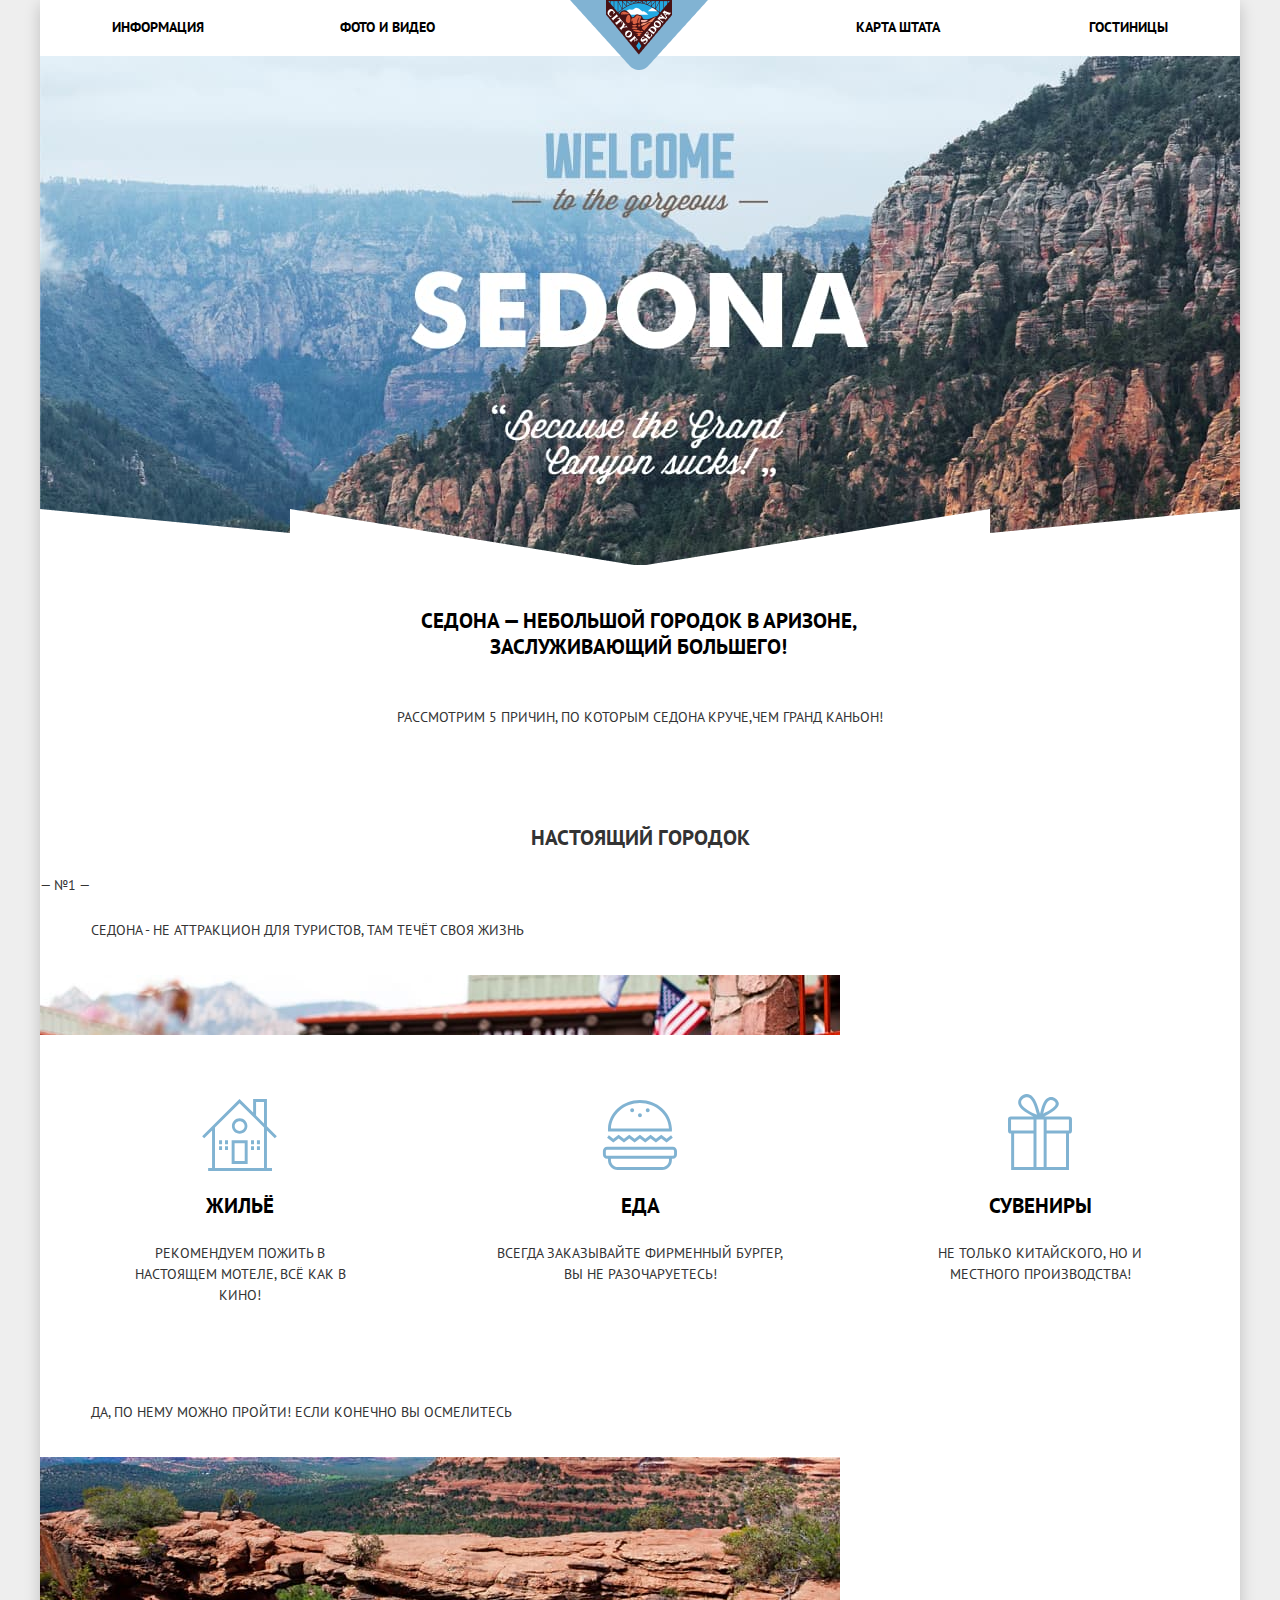
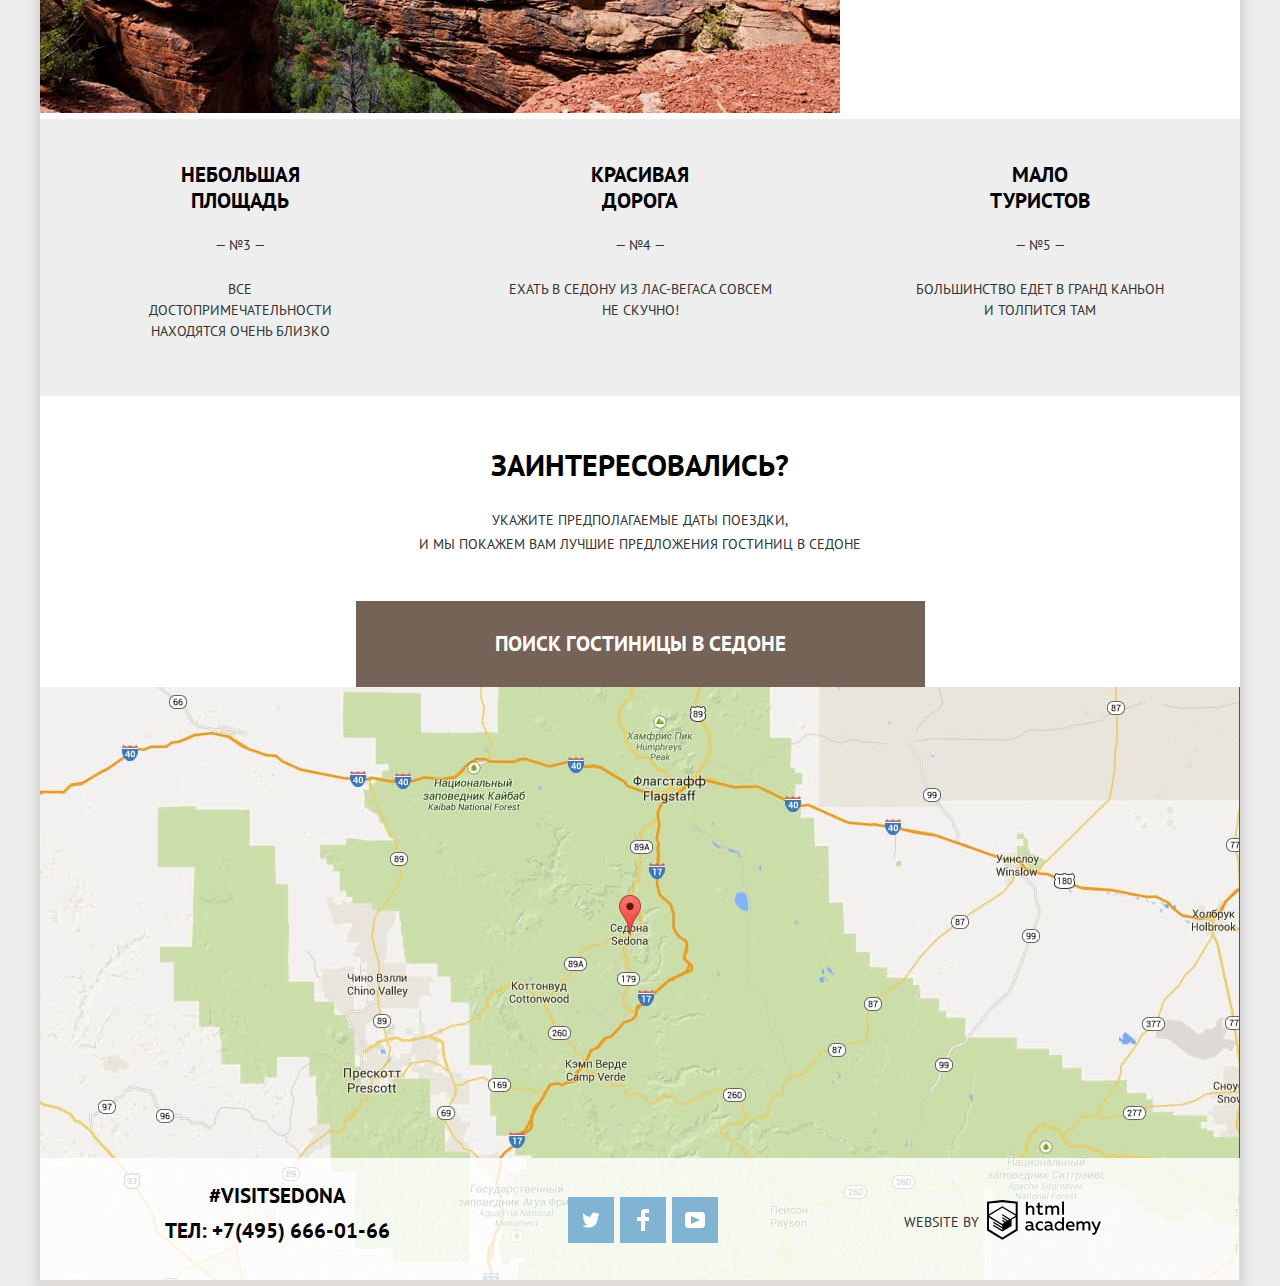
==== commit e5a5d3c7: "Update index.html" ====
--- a/index.html
+++ b/index.html
@@ -48,30 +48,41 @@
                </div>
             </section>
             <section class="advantage">
-               <h2>Рассмотрим 5 причин, по которым седона круче, чем гранд каньон!
+               <h2>Рассмотрим 5 причин, по которым седона круче,чем гранд каньон!
                </h2>
-               <ul class="advantage-view-list">
-                  <li class="advantage-view-item">
-                     <div class="advantage-view-content">
-                        <h3>Настоящий городок</h3>
-                        <span>— №1 —</span>
-                        <p>Седона - не аттракцион для туристов, там течёт своя жизнь</p>
-                     </div>
-                     <div class="advantage-view-image">
-                        <img src="img/image.jpg" width="800" height="256" alt="Пейзажные фотографии города Седона">
-                     </div>
-                  </li>
-                  <li class="advantage-view-item">
-                     <div class="advantage-view-content">
-                        <h3>Там есть<br> мост дьявола</h3>
-                        <span>— №2 —</span>
-                        <p>Да, по нему можно пройти! Если конечно вы осмелитесь</p>
-                     </div>
-                     <div class="advantage-view-image">
-                        <img src="img/image-1.jpg" width="800" height="256" alt="Пейзажные фотографии города Седона">
-                     </div>
-                  </li>
-               </ul>
+               <section class="advantage-view first-advantage-view">
+                  <h2 class="visually-hidden">Главная причина, почему Седона лучше</h2>
+                  <div class="advantage-view-content">
+                     <h3>Настоящий городок</h3>
+                     <span>— №1 —</span>
+                     <p>Седона - не аттракцион для туристов, там течёт своя жизнь</p>
+                  </div>
+                  <img src="img/image.jpg" width="800" height="256" alt="Пейзажные фотографии города Седона">
+               </section>
+               <div class="figures">
+                  <ul class="figures-list">
+                     <li class="figures-item">
+                        <h3>Жильё</h3>
+                        <p>Рекомендуем пожить в настоящем мотеле, всё как в кино!</p>
+                     </li>
+                     <li class="figures-item">
+                        <h3>Еда</h3>
+                        <p>Всегда заказывайте фирменный бургер, вы не разочаруетесь!</p>
+                     </li>
+                     <li class="figures-item">
+                        <h3>Сувениры</h3>
+                        <p>Не только китайского, но и местного производства!</p>
+                     </li>
+                  </ul>
+               </div>
+               <section class="advantage-view second-advantage-view">
+                  <div class="advantage-view-content">
+                     <h3>Там есть<br> мост дьявола</h3>
+                     <span>— №2 —</span>
+                     <p>Да, по нему можно пройти! Если конечно вы осмелитесь</p>
+                  </div>
+                  <img src="img/image-1.jpg" width="800" height="256" alt="Пейзажные фотографии города Седона">
+               </section>
                <div class="advantage-no-view">
                   <ul class="advantage-no-view-list">
                      <li class="advantage-no-view-item">
@@ -88,22 +99,6 @@
                         <h3>мало туристов</h3>
                         <span>— №5 —</span>
                         <p>большинство едет в гранд каньон и толпится там</p>
-                     </li>
-                  </ul>
-               </div>
-               <div class="figures">
-                  <ul class="figures-list">
-                     <li class="figures-item">
-                        <h3>Жильё</h3>
-                        <p>Рекомендуем пожить в настоящем мотеле, всё как в кино!</p>
-                     </li>
-                     <li class="figures-item">
-                        <h3>Еда</h3>
-                        <p>Всегда заказывайте фирменный бургер, вы не разочаруетесь!</p>
-                     </li>
-                     <li class="figures-item">
-                        <h3>Сувениры</h3>
-                        <p>Не только китайского, но и местного производства!</p>
                      </li>
                   </ul>
                </div>
--- a/css/style.css
+++ b/css/style.css
@@ -136,6 +136,7 @@
 
 .navigation-item {
   width: 228px;
+  cursor: pointer;
 }
 
 
@@ -158,6 +159,7 @@
 .navigation-item a { 
   font-weight: 700;
   color: var(--basicBlack);
+
 }
 
 
@@ -914,7 +916,7 @@
 
   margin: 0;
   margin-right: auto;
-  margin-bottom: -22px;
+  margin-bottom: -18px;
   padding: 0;
 
   list-style: none;
@@ -1412,10 +1414,11 @@
 
 .arrows-list{
   display: flex;
+  align-items: center;
   
   margin: 0;
   margin-top: 10px;
-  margin-right: 75px;
+  margin-right: 68px;
   margin-left: auto;
 
   padding: 0;
@@ -1425,10 +1428,7 @@
 
 .arrows-item button {
   border: none;
-}
-
-.arrows-item:nth-child(1) {
-  margin-right: 10px;
+  background-color: transparent;
 }
 
 
@@ -1584,7 +1584,7 @@
   display: inline-block;
 
   font-size: 21px;
-  line-height: 24px;
+  line-height: 26px;
   font-weight: 700;
   vertical-align: middle;
   color: var(--basicBlack);  
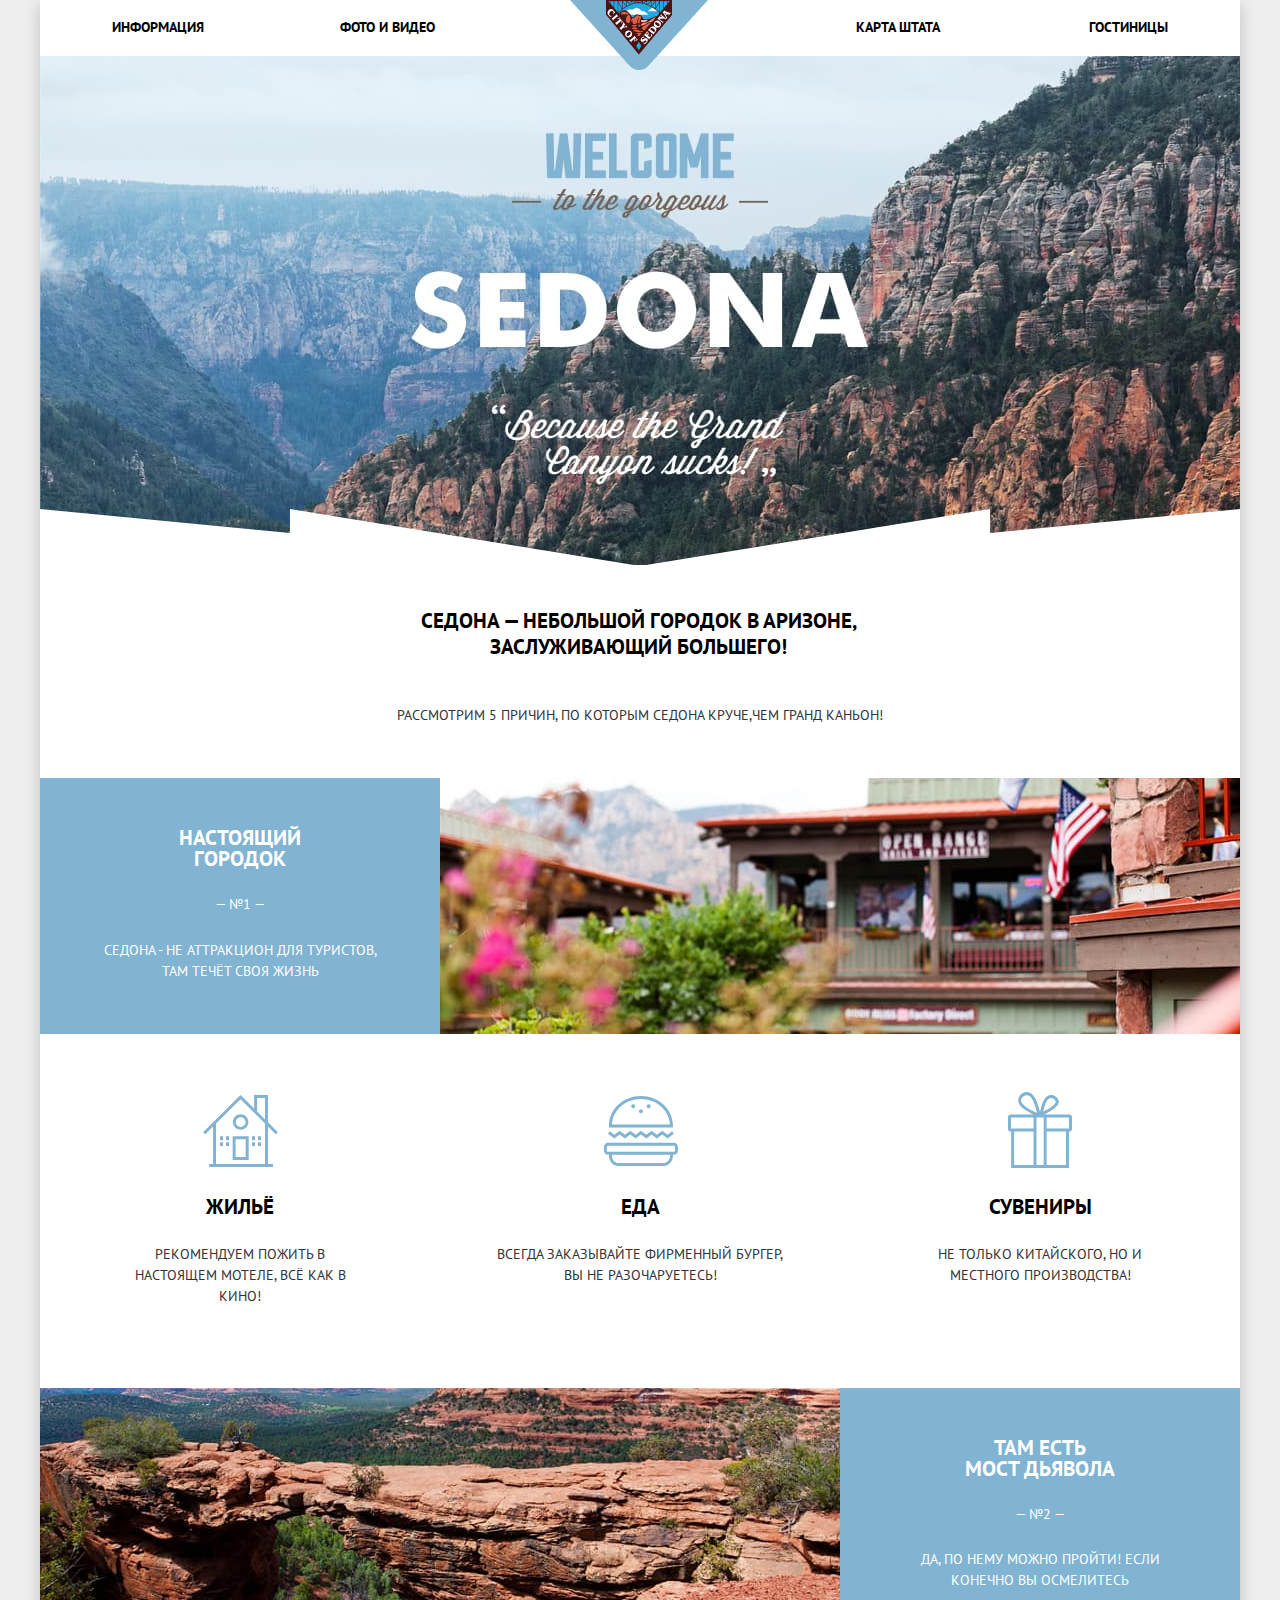
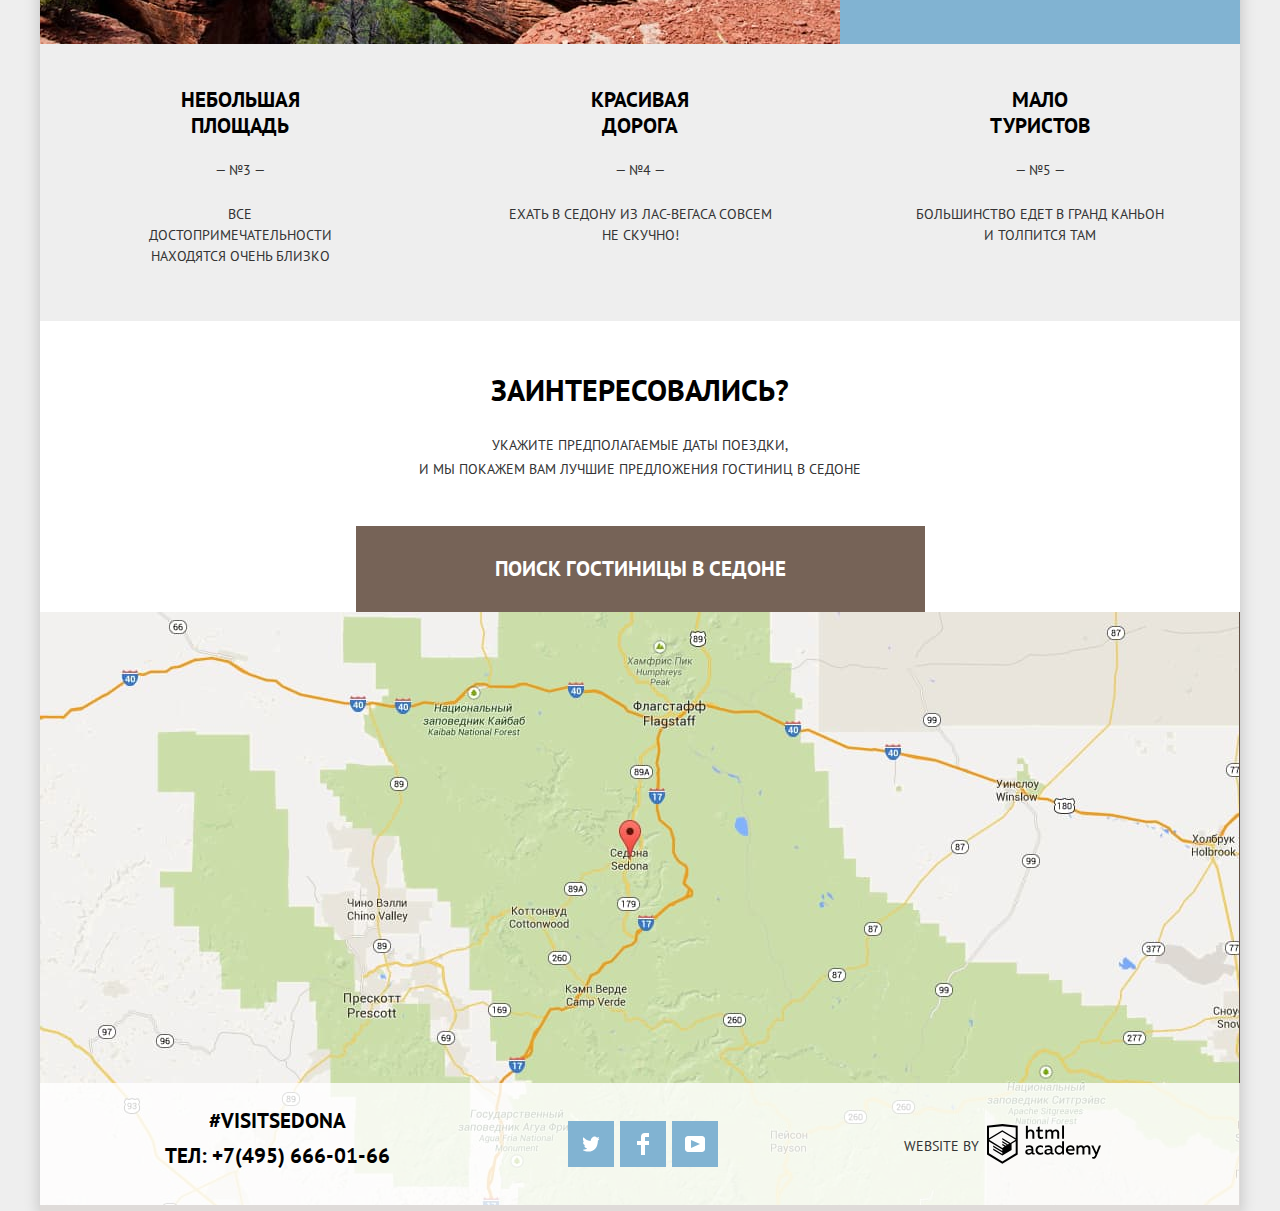
==== commit 3a2a06a5: "Update index.html" ====
--- a/index.html
+++ b/index.html
@@ -107,7 +107,7 @@
                <h2 class="visually-hidden">Поиск гостиницы</h2>
                <p>Заинтересовались?</p>
                <p>Укажите предполагаемые даты поездки,<br> и мы покажем вам лучшие предложения гостиниц в седоне</p>
-               <button class="head-form-button" type="button">Поиск гостиницы в Седоне</button> 
+               <button class="head-form-button" type="button">Поиск гостиницы в седоне</button> 
                <form class="checking-date-form close-form" action="https://htmlacademy.ru" method="post">
                   <div class="form-wrapper">
                      <div class="form-group">
--- a/css/style.css
+++ b/css/style.css
@@ -16,6 +16,7 @@
   --lightBlue: #81b3d2;
   --basicBlue: #669ec0;
   --darkBlue: #5496bd;
+  --bgBlue: #497da8;
 
   --lightBrown: #766357;
   --basicBrown: #604e43;
@@ -235,6 +236,8 @@
 
 
 .advantage h2 {
+  margin-top: 0;
+  margin-top: 10px;
   padding-bottom: 40px;
 
   font: inherit;
@@ -242,31 +245,16 @@
 }
 
 
-.advantage-view-list {
-  display: flex;
-  flex-direction: column;
-
-  margin: 0;
-  padding: 0;
-
-  list-style: none;
- 
-  background-color: var(--basicWhite);
-}
-
-
-.advantage-view-item {
-  display: flex;
-   
-  max-height: 256px;
+.advantage-view {
+  display: flex;
 
   padding: 0;
   margin: 0;
 }
 
 
-.advantage-view-item .advantage-view-content {
-  max-width: 400px;
+.advantage-view .advantage-view-content {
+  width: 400px;
   
   text-align: center;
   color: var(--basicWhite);
@@ -275,62 +263,50 @@
 }
 
 
-.advantage-view-item:nth-child(2) .advantage-view-image {
+.advantage-view:nth-of-type(2) img {
   order: -1;
 }
 
 
-.advantage-view-item:nth-child(2) {
-  margin-top: 331px; 
-}
-
-
-.advantage-view-item:nth-child(1) h3 {
+.advantage-view:nth-of-type(1) h3 {
   padding-left: 139px;
   padding-right: 139px;
 }
 
 
-.advantage-view-item:nth-child(2) h3 {
+.advantage-view:nth-of-type(2) h3 {
   padding-left: 123px;
   padding-right: 123px;
-}
-
-
-.advantage-view-item:nth-child(1) h3 {
-  padding-top: 44px;
 }
 
 
 .advantage-view-content h3 {
   margin-top: 0;
   margin-bottom: 25px;
-  padding-top: 47px;
+  padding-top: 49px;
 
   font-size: 21px;
-  line-height: 24px;
+  line-height: 21px;
   font-weight: bold;
   text-align: center;
 }
 
 
 .advantage-view-content p {
-  margin-top: 24px;
+  margin-top: 25px;
   padding-left: 51px;
   padding-right: 50px;
   padding-bottom: 20px;
-}
-
-
-.advantage-view-item:nth-child(2) p {
-  padding-left: 40px;
-  padding-right: 40px;
-  padding-bottom: 10px;
-}
-
-
-.advantage-view-image { 
-  background-color: var(--basicGray);
+
+  line-height: 21px;
+}
+
+
+.advantage-view:nth-of-type(2) p {
+  margin-top: 24px;
+  padding-left: 48px;
+  padding-right: 48px;
+  padding-bottom: 20px;
 }
 
 
@@ -341,6 +317,7 @@
 
 .advantage-no-view-list {
   display: flex;
+  flex-wrap: wrap;
   
   margin: 0;
   padding: 0;
@@ -352,7 +329,7 @@
 
 
 .advantage-no-view-item {
-  max-width: 400px;
+  width: 400px;
 
   text-align: center;
 }
@@ -372,6 +349,9 @@
 .advantage-no-view-item p {
   margin: 0;
   margin-top: 23px;
+
+  padding-left: 60px;
+  padding-right: 60px;
 }
 
 
@@ -381,12 +361,6 @@
 }
 
 
-.advantage-no-view-item:nth-child(2) p {
-  padding-left: 60px;
-  padding-right: 60px;
-}
-
-
 .advantage-no-view-item:nth-child(3) p {
   padding-left: 75px;
   padding-right: 75px;
@@ -394,21 +368,18 @@
 
 
 .figures {
-  position: absolute;
-  top: 328px;
-  left: 0;
-
   background-color: var(--basicWhite);
 }
 
 
 .figures-list {
   display: flex;
+  flex-wrap: wrap;
   position: relative;
   
   margin: 0;
   padding: 0;
-  padding-top: 127px;
+  padding-top: 41px;
   padding-bottom: 81px;
   
   list-style: none;
@@ -416,59 +387,56 @@
 
 
 .figures-item {
-  max-width: 400px;
+  width: 400px;
+
 
   text-align: center;
 }
 
 
-.figures-item:nth-child(1)::before {
+ .figures-item::before {
   content: "";
-  display: block;
-  position: absolute;
-  top: 64px;
-  left: 162px;
+  display: inline-block;
 
   width: 75px;
-  height: 72px;
+  height: 94px;
   
   background-image: url("../img/icon-1.svg");
-  background-repeat: no-repeat;  
-}
+  background-repeat: no-repeat; 
+  background-position: center 20px; 
+
+}
+
 
 
 .figures-item:nth-child(2)::before {
   content: "";
-  display: block;
-  position: absolute;
-  top: 65px;
-  left: 562px;
+  display: inline-block;
 
   width: 75px;
-  height: 72px;
+  height: 94px;
   
   background-image: url("../img/icon-3.svg");
   background-repeat: no-repeat; 
+  background-position: center 21px;
 }
 
 
 .figures-item:nth-child(3)::before {
   content: "";
-  display: block;
-  position: absolute;
-  top: 58px;
-  right: 168px;
+  display: inline-block;
 
   width: 64px;
-  height: 77px;
+  height: 94px;
   
   background-image: url("../img/icon-2.svg");
   background-repeat: no-repeat;
+  background-position: center 16px;
 }
 
 
 .figures-item h3 {
-	margin-top: 33px;
+	margin-top: 21px;
 
   font-size: 21px;
   line-height: 21px;
@@ -476,13 +444,11 @@
 }
 
 
+
 .figures-item p {
   margin: 0;
   margin-top: 27px;
-}
-
-
-.figures-item:nth-child(1) p {
+
   padding-left: 73px;
   padding-right: 73px;
 }
@@ -1053,16 +1019,17 @@
 
 .inner-page .filter {
   color: var(--basicWhite);
-
-  background-color: var(--lightBlack);
+  background-color: var(--bgBlue);
+  
 }
 
 
 .filter {
   box-sizing: border-box;
-
+  
   background-image: url("../img/background-filter.jpg");
   background-repeat: no-repeat;
+
 }
 
 
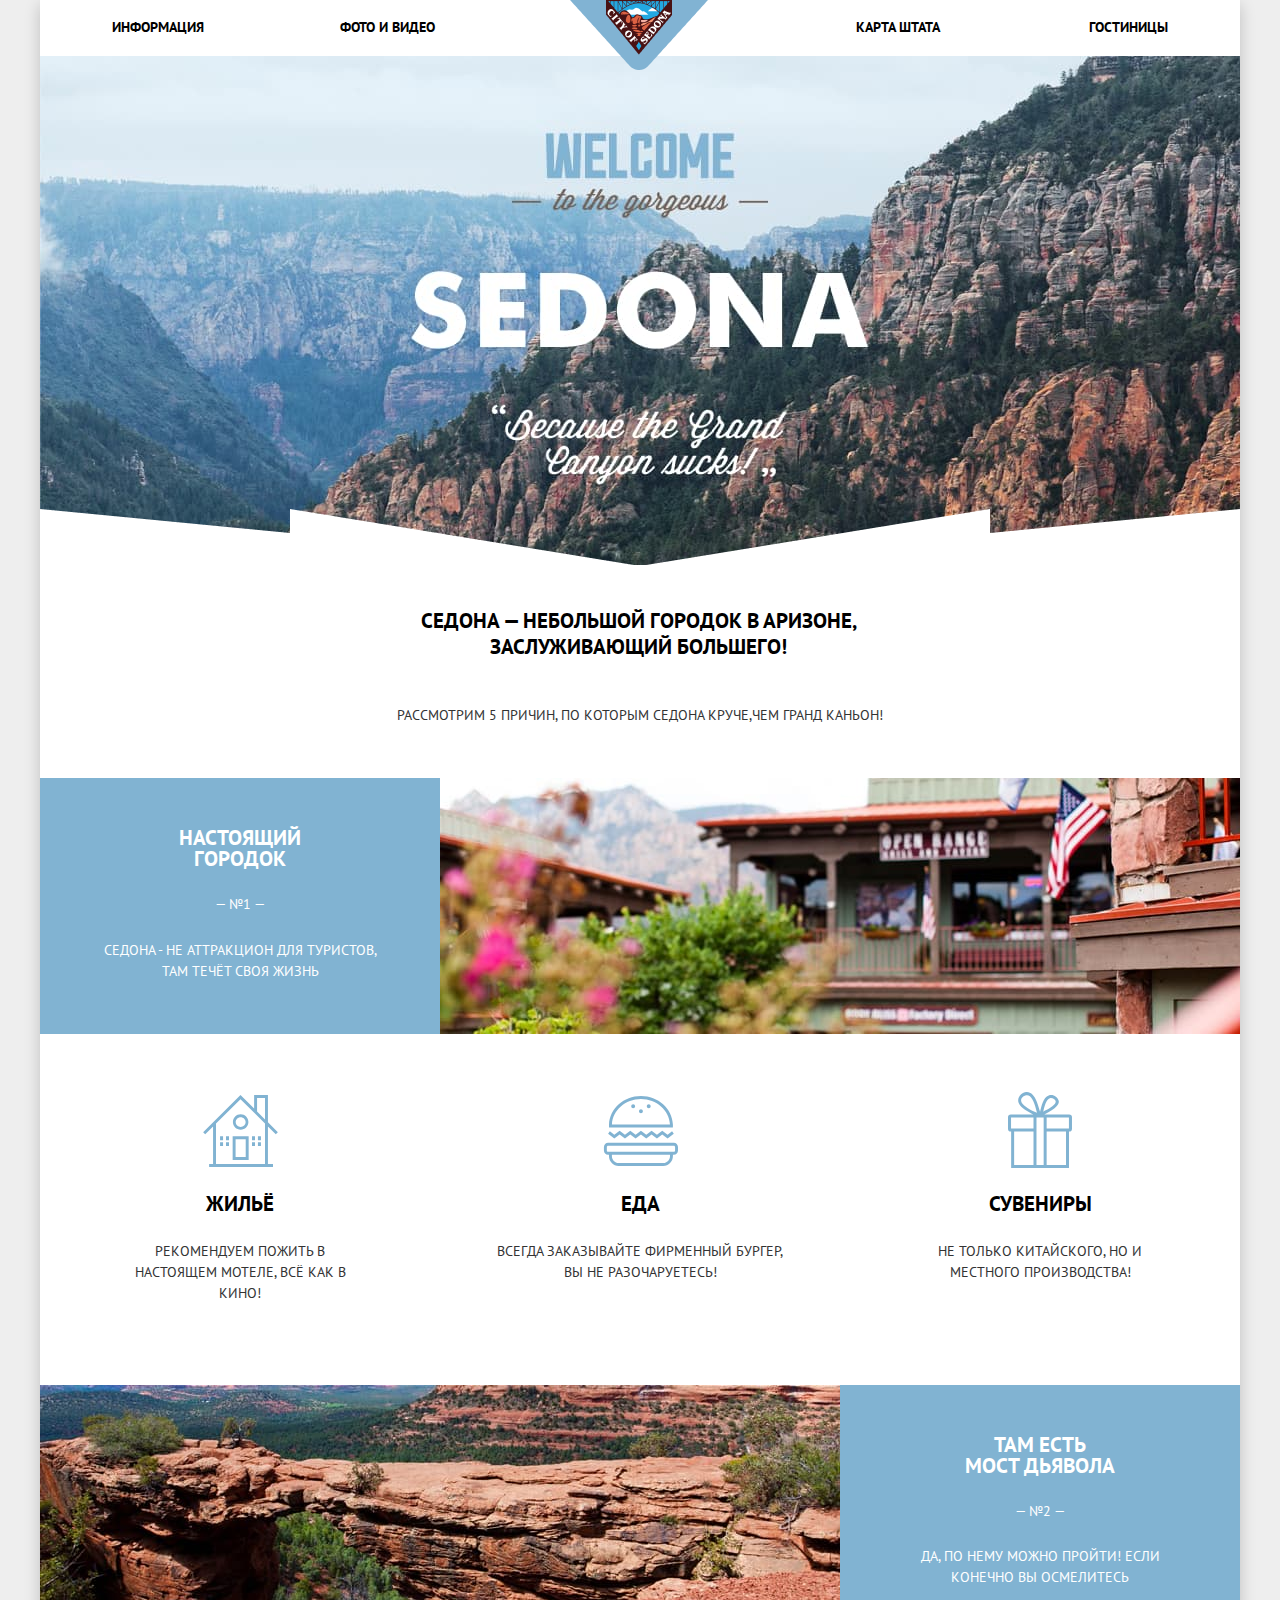
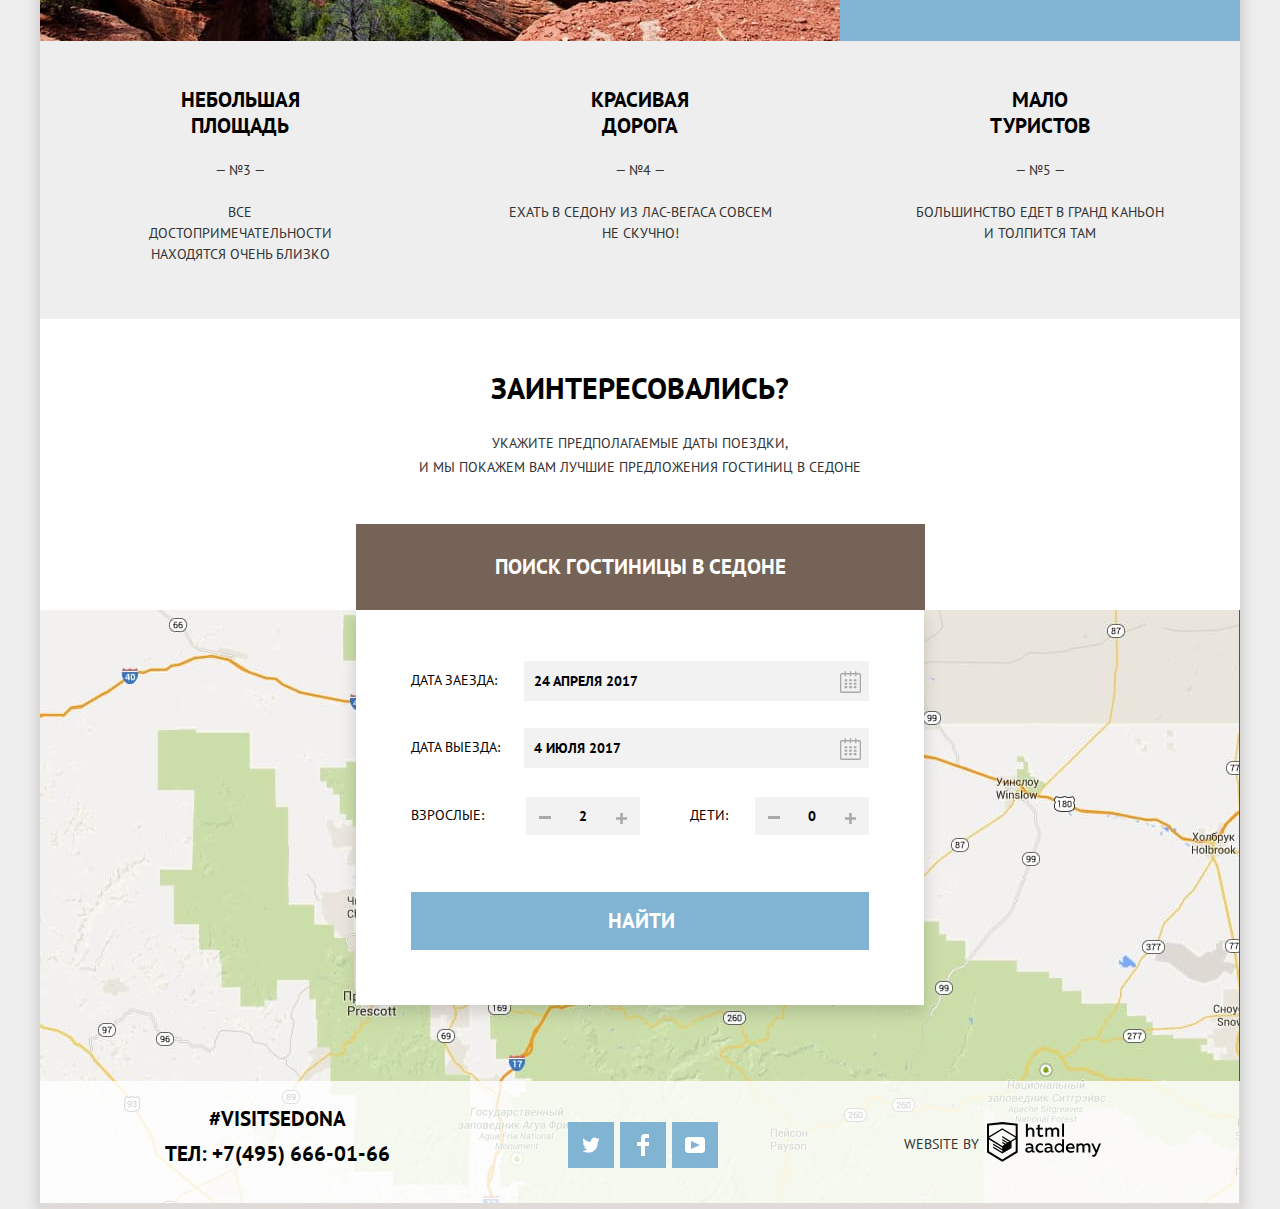
==== commit e6990575: "Update index.html" ====
--- a/index.html
+++ b/index.html
@@ -108,7 +108,7 @@
                <p>Заинтересовались?</p>
                <p>Укажите предполагаемые даты поездки,<br> и мы покажем вам лучшие предложения гостиниц в седоне</p>
                <button class="head-form-button" type="button">Поиск гостиницы в седоне</button> 
-               <form class="checking-date-form close-form" action="https://htmlacademy.ru" method="post">
+               <form class="checking-date-form" action="https://htmlacademy.ru" method="post">
                   <div class="form-wrapper">
                      <div class="form-group">
                         <label for="arrive-date-field">Дата заезда:</label>
--- a/css/style.css
+++ b/css/style.css
@@ -12,6 +12,7 @@
   --darkGray: #ebebeb;
   --extraDarkGray: #a9a9a9;
   --specialGray: #ababab;
+  --disabledGray: #6a6a6a;
   
   --lightBlue: #81b3d2;
   --basicBlue: #669ec0;
@@ -23,6 +24,7 @@
   --darkBrown: #503e33;
 
 }
+
 
 * {
   box-sizing: border-box;
@@ -56,9 +58,6 @@
 }
 
 
-/*Сетки*/
-
-
 .page {
   height: 100%;
 }
@@ -137,6 +136,7 @@
 
 .navigation-item {
   width: 228px;
+
   cursor: pointer;
 }
 
@@ -146,6 +146,7 @@
   text-align: start;  
 }
 
+
 .navigation-item:nth-child(3) {
   margin-left: auto;
 }
@@ -160,7 +161,6 @@
 .navigation-item a { 
   font-weight: 700;
   color: var(--basicBlack);
-
 }
 
 
@@ -321,7 +321,7 @@
   
   margin: 0;
   padding: 0;
-  padding-top: 22px;
+  padding-top: 25px;
   padding-bottom: 54px;
 
   list-style: none;
@@ -348,14 +348,14 @@
 
 .advantage-no-view-item p {
   margin: 0;
-  margin-top: 23px;
+  margin-top: 21px;
 
   padding-left: 60px;
   padding-right: 60px;
 }
 
 
-.advantage-no-view-item:nth-child(1) p {
+.advantage-no-view-item:first-child p {
   padding-left: 96px;
   padding-right: 96px;
 }
@@ -389,7 +389,6 @@
 .figures-item {
   width: 400px;
 
-
   text-align: center;
 }
 
@@ -400,11 +399,12 @@
 
   width: 75px;
   height: 94px;
+
+  vertical-align: middle;
   
   background-image: url("../img/icon-1.svg");
   background-repeat: no-repeat; 
   background-position: center 20px; 
-
 }
 
 
@@ -415,6 +415,8 @@
 
   width: 75px;
   height: 94px;
+
+  vertical-align: middle;
   
   background-image: url("../img/icon-3.svg");
   background-repeat: no-repeat; 
@@ -428,6 +430,8 @@
 
   width: 64px;
   height: 94px;
+
+  vertical-align: middle;
   
   background-image: url("../img/icon-2.svg");
   background-repeat: no-repeat;
@@ -436,7 +440,7 @@
 
 
 .figures-item h3 {
-	margin-top: 21px;
+	margin-top: 24px;
 
   font-size: 21px;
   line-height: 21px;
@@ -444,7 +448,6 @@
 }
 
 
-
 .figures-item p {
   margin: 0;
   margin-top: 27px;
@@ -469,14 +472,13 @@
 .hotels-form {
   display: flex;
   flex-direction: column;
-
   position: relative;
 
   background-color: var(--basicWhite); 
 }
 
 
-.hotels-form p{
+.hotels-form p {
   line-height: 24px;
   text-align: center;
 }
@@ -758,7 +760,7 @@
 .min:hover svg,
 .min:focus svg,
 .max:hover svg,
-.max:focus svg{
+.max:focus svg {
   fill: var(--basicBlack);
 }
 
@@ -830,8 +832,6 @@
 }
 
 
-/* Футер */
-
 .main-footer {
   display: flex;
   justify-content: space-between;
@@ -905,6 +905,8 @@
 
   width: 46px;
   height: 46px;
+
+  vertical-align: middle;
 
   background-color: var(--lightBlue);
 }
@@ -1012,15 +1014,14 @@
 
 /* Страница Каталога*/
 
-.inner-header .active{
+.inner-header .active {
   color: var(--lightBrown);
 }
 
 
 .inner-page .filter {
   color: var(--basicWhite);
-  background-color: var(--bgBlue);
-  
+  background-color: var(--bgBlue);  
 }
 
 
@@ -1029,7 +1030,6 @@
   
   background-image: url("../img/background-filter.jpg");
   background-repeat: no-repeat;
-
 }
 
 
@@ -1107,12 +1107,12 @@
 
 
 .infrastructure-field .label-checkbox {
-   padding-left: 35px;
+   padding-left: 39px;
 }
 
 
 .options-field .label-checkbox{
-  padding-left: 38px;
+  padding-left: 41px;
 }
 
 
@@ -1379,7 +1379,7 @@
 }
 
 
-.arrows-list{
+.arrows-list {
   display: flex;
   align-items: center;
   
@@ -1393,6 +1393,7 @@
   list-style: none;
 }
 
+
 .arrows-item button {
   border: none;
   background-color: transparent;
@@ -1406,7 +1407,7 @@
 
 
 .arrows-item:hover svg,
-.arrows-item:focus svg{
+.arrows-item:focus svg {
   fill: var(--basicBlack);
   opacity: 1;
 }
@@ -1528,7 +1529,7 @@
 .catalog-content {
   display: inline-block;
 
-  margin-top: 8px;
+  margin-top: 3px;
 
   vertical-align: middle; 
 }
@@ -1547,7 +1548,7 @@
 }
 
 
-.catalog-item-title a{
+.catalog-item-title a {
   display: inline-block;
 
   font-size: 21px;
@@ -1570,7 +1571,7 @@
 
 
 .catalog-content:nth-of-type(2) {
-	margin-left: 3px;
+	margin-left: 1px;
 }
 
 
@@ -1664,10 +1665,6 @@
 
   margin-bottom: 10px;
   padding: 3px 15px;
-  padding-top: 3px;
-  padding-bottom: 3px;
-  padding-left: 15px;
-  padding-right: 12px;
 
   vertical-align: middle;
   color: var(--lightBlack);
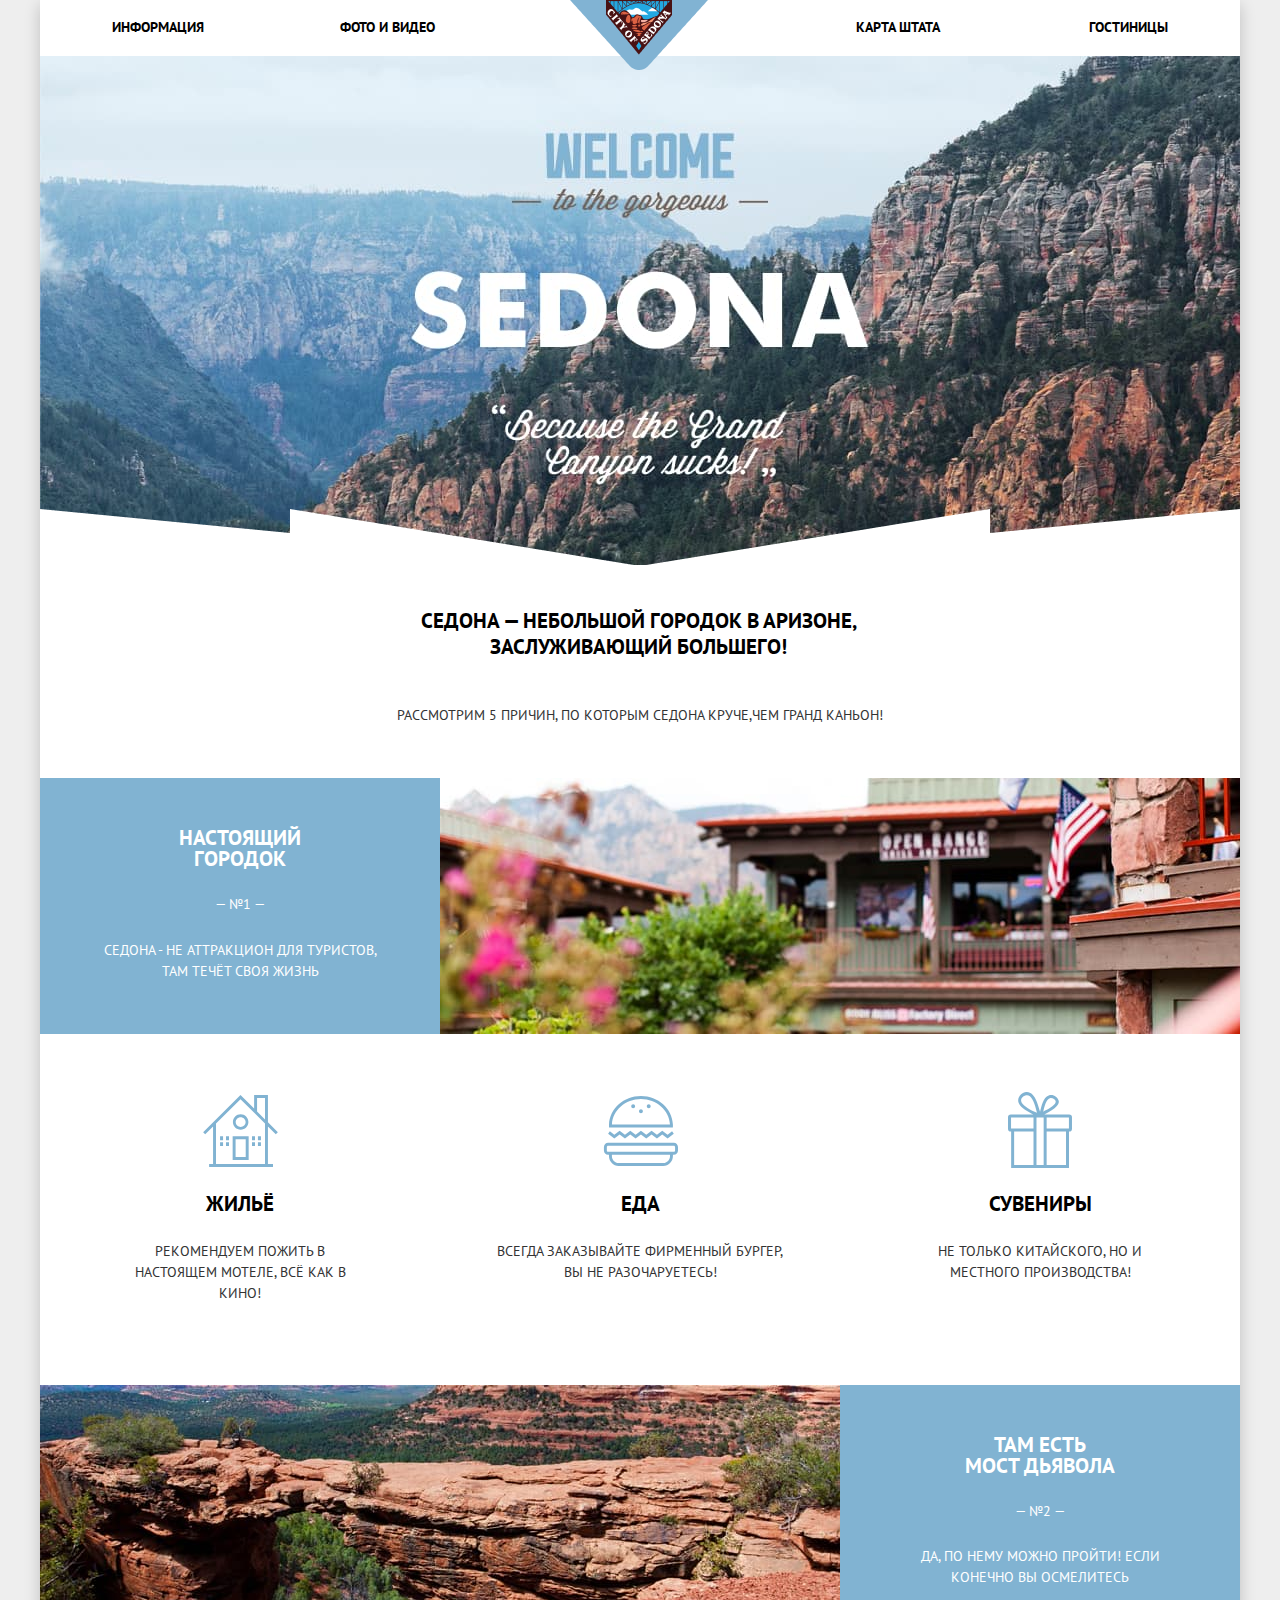
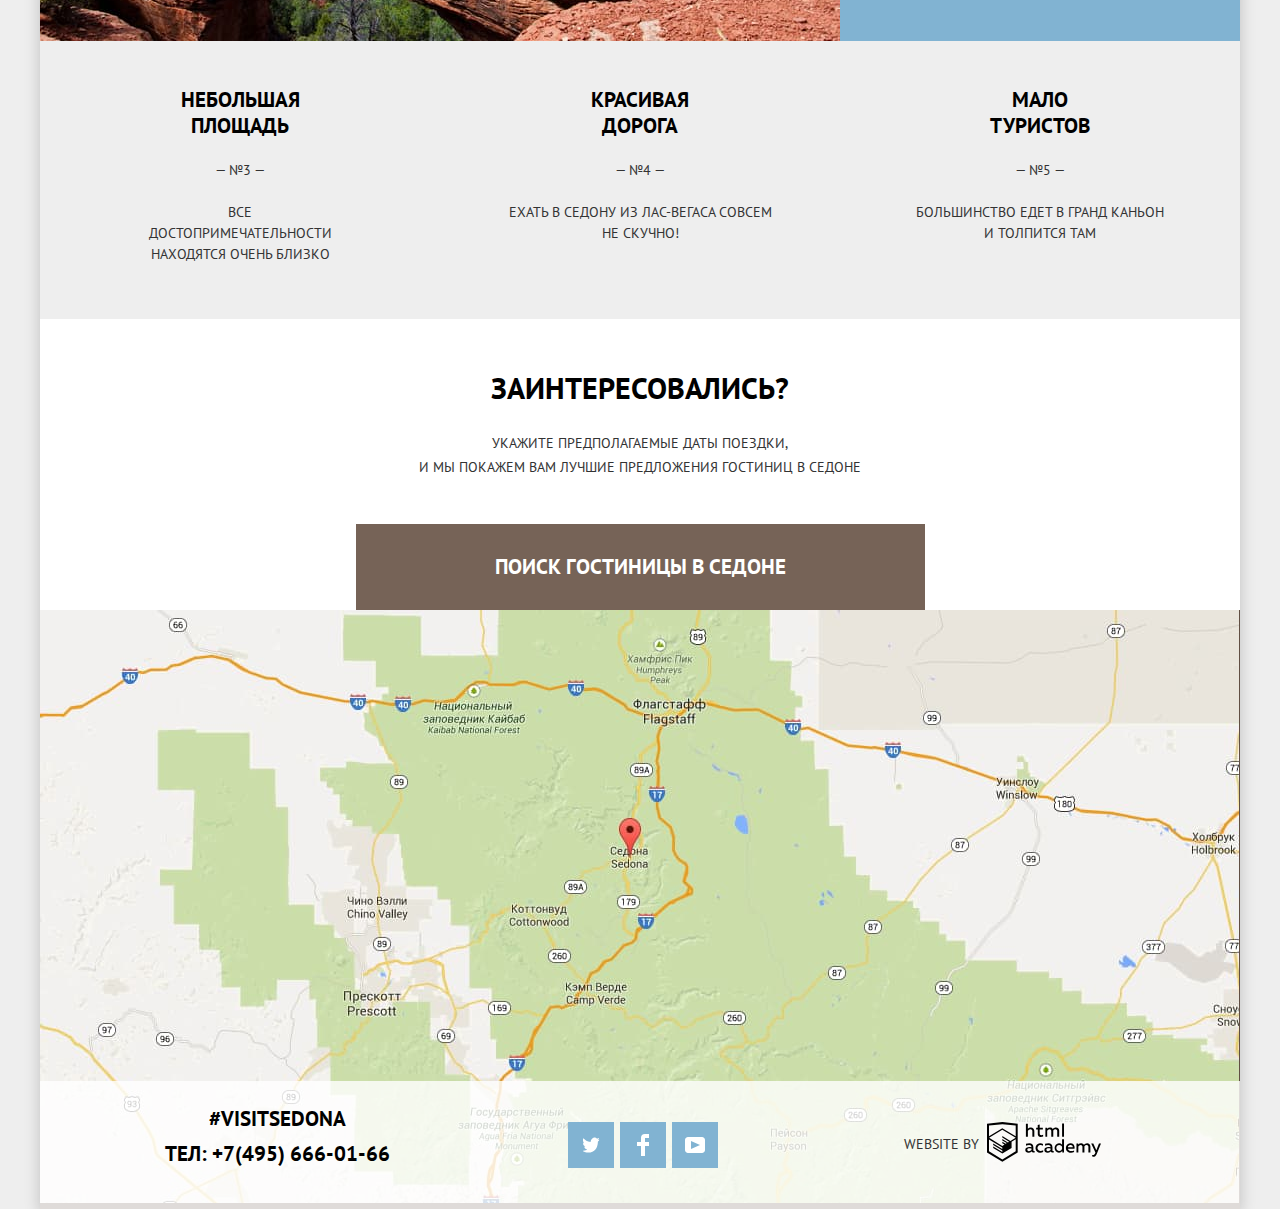
==== commit 9ea97453: "Update index.html" ====
--- a/index.html
+++ b/index.html
@@ -4,8 +4,8 @@
       <meta charset="utf-8">
       <title>HTML Academy: Седона</title>
       <link href="https://fonts.googleapis.com/css2?family=PT+Sans:wght@400;700&display=swap" rel="stylesheet">
-      <link href="css/normalize.css" rel="stylesheet">
-      <link href="css/style.css" rel="stylesheet">
+      <link href="css/normalize.min.css" rel="stylesheet">
+      <link href="css/style.min.css" rel="stylesheet">
    </head>
    <body class="page-body">
       <div class="body-wrapper">
@@ -133,30 +133,24 @@
                      <div class="count-wrapper">
                         <div class="count-person">
                            <label for="count-parents-field">Взрослые:</label>
-                           <button class="min" type="button">
-                              <svg width="12" height="3" fill="none" xmlns="http://www.w3.org/2000/svg">
-                                 <path d="M0 0h12v3H0z"/>
-                              </svg>
+                           <button class="min" type="button" aria-label="Уменьшение">
+                              
+
+<svg width="12" height="3" fill="none" xmlns="http://www.w3.org/2000/svg"><path d="M0 0h12v3H0z"/></svg>
                            </button>
                            <input class="text" name="count-parents" id="count-parents-field" value="2">
-                           <button class="max" type="button">
-                              <svg width="11" height="11" fill="none" xmlns="http://www.w3.org/2000/svg">
-                                 <path fill-rule="evenodd" clip-rule="evenodd" d="M4.23 6.77V11h2.54V6.77H11V4.23H6.77V0H4.23v4.23H0v2.54h4.23z"/>
-                              </svg>
+                           <button class="max" type="button" aria-label="Увеличение">
+                              <svg width="11" height="11" fill="none" xmlns="http://www.w3.org/2000/svg"><path fill-rule="evenodd" clip-rule="evenodd" d="M4.23 6.77V11h2.54V6.77H11V4.23H6.77V0H4.23v4.23H0v2.54h4.23z"/></svg>
                            </button>
                         </div>
                         <div class="count-person">
                            <label for="count-kids-field">Дети:</label>
-                           <button class="min" type="button">
-                              <svg width="12" height="3" fill="none" xmlns="http://www.w3.org/2000/svg">
-                                 <path d="M0 0h12v3H0z"/>
-                              </svg>
+                           <button class="min" type="button" aria-label="Уменьшение">
+                              <svg width="12" height="3" fill="none" xmlns="http://www.w3.org/2000/svg"><path d="M0 0h12v3H0z"/></svg>
                            </button>
                            <input class="text" name="count-kids" id="count-kids-field" value="0">
-                           <button class="max" type="button">
-                              <svg width="11" height="11" fill="none" xmlns="http://www.w3.org/2000/svg">
-                                 <path fill-rule="evenodd" clip-rule="evenodd" d="M4.23 6.77V11h2.54V6.77H11V4.23H6.77V0H4.23v4.23H0v2.54h4.23z"/>
-                              </svg>
+                           <button class="max" type="button" aria-label="Увеличение">
+                              <svg width="11" height="11" fill="none" xmlns="http://www.w3.org/2000/svg"><path fill-rule="evenodd" clip-rule="evenodd" d="M4.23 6.77V11h2.54V6.77H11V4.23H6.77V0H4.23v4.23H0v2.54h4.23z"/></svg>
                            </button>
                         </div>
                      </div>
@@ -202,6 +196,6 @@
             </div>
          </footer>
       </div>
-      <script src="js/script.js"></script>
+      <script src="js/script.min.js"></script>
    </body>
 </html>--- a/css/style.min.css
+++ b/css/style.min.css
@@ -0,0 +1,18 @@
+:root{--specialWhite:rgba(255,255,255,.3);--specialWhiteDark:rgba(255,255,255,.8);--basicWhite:#fff;--specialBlack:rgba(0,0,0,.3);--lightBlack:#333;--basicBlack:#000;--lightGray:#f2f2f2;--basicGray:#eee;--darkGray:#ebebeb;--extraDarkGray:#a9a9a9;--specialGray:#ababab;--disabledGray:#6a6a6a;--lightBlue:#81b3d2;--basicBlue:#669ec0;--darkBlue:#5496bd;--bgBlue:#497da8;--lightBrown:#766357;--basicBrown:#604e43;--darkBrown:#503e33}*{box-sizing:border-box}body{padding:0;min-width:1200px;font-family:"PT Sans",Arial,sans-serif;font-size:14px;line-height:21px;font-weight:400;text-transform:uppercase;color:var(--lightBlack);background-color:var(--basicGray)}a{text-decoration:none}img{max-width:100%;height:auto}.page{height:100%}.page-body{display:grid;grid-template-rows:min-content 1fr min-content;align-content:start;min-height:100%}.visually-hidden{position:absolute;width:1px;height:1px;clip:rect(1px,1px,1px,0)}.body-wrapper{position:relative;margin:0 auto;width:1200px;background:var(--basicWhite);box-shadow:0px 5px 15px rgba(0,1,1,.2)}
+.main-header{position:relative;min-height:56px}.site-navigation{display:flex;background-color:var(--basicWhite)}.header-logo{position:absolute;top:0;left:530px;z-index:10000}.navigation-list{display:flex;justify-content:start;flex-wrap:wrap;margin:0;margin-top:17px;margin-left:72px;margin-right:72px;padding:0;width:100%;max-width:1200px;list-style:none}.navigation-item{width:228px;cursor:pointer}.navigation-item:first-child,.navigation-item:nth-child(2){text-align:start}.navigation-item:nth-child(3){margin-left:auto}.navigation-item:nth-child(3),.navigation-item:last-child{text-align:end}.navigation-item a{font-weight:700;color:var(--basicBlack)}.navigation-item a[href]:hover,.navigation-item a[href]:focus{color:var(--lightBlue)}.navigation-item a[href]:active{color:var(--basicBlack);opacity:.3}.banner{display:flex;flex-direction:column;background-color:var(--basicWhite)}.banner h2{align-self:center;margin:0;padding-top:37px;padding-left:21px;padding-right:20px;padding-bottom:35px;max-width:491px;font-size:21px;line-height:26px;text-align:center;color:var(--basicBlack)}
+.banner img{background-color:var(--basicGray)}.banner .img-wrapper{position:relative;order:-1}.banner .img-wrapper:before{content:"";display:block;position:absolute;bottom:0;left:0;width:1200px;height:62px;background-image:url("../img/bg-promo.png");background-repeat:no-repeat}.advantage{position:relative;background-color:var(--basicWhite)}.advantage h2{margin-top:0;margin-top:10px;padding-bottom:40px;font:inherit;text-align:center}.advantage-view{display:flex;padding:0;margin:0}.advantage-view .advantage-view-content{width:400px;text-align:center;color:var(--basicWhite);background-color:var(--lightBlue)}.advantage-view:nth-of-type(2) img{order:-1}.advantage-view:nth-of-type(1) h3{padding-left:139px;padding-right:139px}.advantage-view:nth-of-type(2) h3{padding-left:123px;padding-right:123px}.advantage-view-content h3{margin-top:0;margin-bottom:25px;padding-top:49px;font-size:21px;line-height:21px;font-weight:700;text-align:center}.advantage-view-content p{margin-top:25px;padding-left:51px;padding-right:50px;padding-bottom:20px;line-height:21px}
+.advantage-view:nth-of-type(2) p{margin-top:24px;padding-left:48px;padding-right:48px;padding-bottom:20px}.advantage-no-view{background-color:var(--basicGray)}.advantage-no-view-list{display:flex;flex-wrap:wrap;margin:0;padding:0;padding-top:25px;padding-bottom:54px;list-style:none}.advantage-no-view-item{width:400px;text-align:center}.advantage-no-view-item h3{padding-left:140px;padding-right:140px;font-size:21px;line-height:26px;font-weight:700;color:var(--basicBlack)}.advantage-no-view-item p{margin:0;margin-top:21px;padding-left:60px;padding-right:60px}.advantage-no-view-item:first-child p{padding-left:96px;padding-right:96px}.advantage-no-view-item:nth-child(3) p{padding-left:75px;padding-right:75px}.figures{background-color:var(--basicWhite)}.figures-list{display:flex;flex-wrap:wrap;position:relative;margin:0;padding:0;padding-top:41px;padding-bottom:81px;list-style:none}.figures-item{width:400px;text-align:center}.figures-item:before{content:"";display:inline-block;width:75px;height:94px;vertical-align:middle;background-image:url("../img/icon-1.svg");background-repeat:no-repeat;background-position:center 20px}
+.figures-item:nth-child(2):before{content:"";display:inline-block;width:75px;height:94px;vertical-align:middle;background-image:url("../img/icon-3.svg");background-repeat:no-repeat;background-position:center 21px}.figures-item:nth-child(3):before{content:"";display:inline-block;width:64px;height:94px;vertical-align:middle;background-image:url("../img/icon-2.svg");background-repeat:no-repeat;background-position:center 16px}.figures-item h3{margin-top:24px;font-size:21px;line-height:21px;color:var(--basicBlack)}.figures-item p{margin:0;margin-top:27px;padding-left:73px;padding-right:73px}.figures-item:nth-child(2) p{padding-left:51px;padding-right:51px}.figures-item:nth-child(3) p{padding-left:65px;padding-right:65px}.hotels-form{display:flex;flex-direction:column;position:relative;background-color:var(--basicWhite)}.hotels-form p{line-height:24px;text-align:center}.hotels-form p:first-of-type{margin-bottom:31px;padding-top:27px;font-size:30px;font-weight:700;color:var(--basicBlack)}
+.hotels-form p:last-of-type{margin:0;padding-bottom:45px}.checking-date-form{position:absolute;top:290px;left:316px;margin:0;padding:0;padding-bottom:55px;width:568px;color:var(--basicBlack);background-color:var(--basicWhite);box-shadow:0px 7px 15px rgba(0,1,1,.15);overflow:hidden;z-index:99}.head-form-button{margin:auto;padding:31px 139px;font-size:21px;font-weight:700;text-align:center;text-transform:uppercase;color:var(--basicWhite);background-color:var(--lightBrown);border:none;cursor:pointer;z-index:100}.head-form-button:hover,.head-form-button:focus{background-color:var(--basicBrown)}.head-form-button:active{background-color:var(--darkBrown);color:var(--specialWhite)}.close-form{display:none}.open-form{display:block;animation:stretching .6s}.form-wrapper{padding-left:55px;padding-right:55px}.form-group{display:flex;justify-content:space-between;position:relative;margin-bottom:25px;min-height:40px}.form-group label{align-self:center}.form-group:nth-child(1){margin:0;margin-top:52px;margin-bottom:27px}
+.calendar-icon{position:absolute;top:9px;right:8px;padding:0;width:21px;height:23px;fill:var(--extraDarkGray);background-color:transparent;border:none;z-index:100}.calendar-icon:hover,.calendar-icon:focus{fill:var(--basicBlack);cursor:pointer}.calendar-icon:active{fill:var(--lightBlue);outline:none}.form-group input{width:345px;background-color:var(--lightGray);border:2px solid var(--lightGray);box-sizing:border-box}.form-group input[type=text]{padding-left:8px;font-size:14px;text-align:left;font-family:"PT Sans",Arial,sans-serif;font-weight:700;text-transform:uppercase;color:var(--basicBlack)}.form-group:nth-child(1) label{margin-right:20px;min-width:92px}.form-group:nth-child(2) label{margin-right:20px;min-width:92px}.checking-date-form input:hover{background-color:var(--darkGray);border:2px solid var(--darkGray)}.checking-date-form input:focus{background-color:var(--basicWhite);border:2px solid var(--basicGray)}.count-wrapper{display:flex;justify-content:space-between;margin-top:29px}
+.count-person{display:flex}.count-person:nth-child(1) label{margin-right:42px}.count-person:nth-child(2) label{margin-right:27px}.count-person label{align-self:center}.count-person input{padding:13px;width:38px;height:38px;background-color:var(--lightGray);border:2px solid var(--lightGray)}.count-person input[value]{font-weight:700}.count-person button{cursor:pointer}.count-person .min,.count-person .max{width:38px;height:38px;font-size:21px;line-height:38px;font-weight:700;vertical-align:middle;color:var(--extraDarkGray);background-color:var(--lightGray);border:none}.min svg{margin-bottom:5px}.min svg,.max svg{fill:var(--extraDarkGray)}.min:hover svg,.min:focus svg,.max:hover svg,.max:focus svg{fill:var(--basicBlack)}.min:active svg,.max:active svg{fill:var(--lightBlue)}.button{font-size:21px;line-height:26px;font-weight:700;text-transform:uppercase;color:var(--basicWhite);background-color:var(--lightBlue);border:none}.button-form{margin-top:57px;margin-left:55px;padding-top:16px;padding-bottom:16px;padding-left:197px;padding-right:197px;max-width:458px;cursor:pointer}
+.button-form:hover,.button-form:focus{background-color:var(--basicBlue)}.button-form:active{color:var(--specialWhite);background-color:var(--darkBlue)}.hotels-form .map-group{min-height:593px;background-color:var(--basicBrown);background-image:url("../img/map.jpg");background-size:1200px height 593px;background-repeat:no-repeat}.map-group iframe{border:0}.form-error{animation-name:shake;animation-duration:.6s}.main-footer{display:flex;justify-content:space-between;align-items:center;position:absolute;left:0;bottom:0;width:100%;padding-top:25px;padding-left:125px;padding-right:138px;padding-bottom:42px;background-color:var(--specialWhiteDark)}.footer-contacts{display:flex;flex-direction:column;margin-right:178px}.footer-contacts a:nth-child(1){margin-bottom:9px;text-align:center}.footer-contacts a{display:inline-block;font-size:21px;line-height:26px;font-weight:700;vertical-align:middle;color:var(--basicBlack)}.main-footer .social-list{display:flex;margin:0;margin-right:auto;margin-bottom:-18px;padding:0;list-style:none}
+.social-list .social-item{margin-right:6px}.social-list .social-item:last-child{margin-right:0}.main-footer .social-icon{display:inline-block;position:relative;width:46px;height:46px;vertical-align:middle;background-color:var(--lightBlue)}.social-icon:hover,.social-icon:focus{background-color:var(--basicBlue)}.social-icon:active{background-color:var(--darkBlue)}.social-icon-twitter:active:before,.social-icon-facebook:active:before,.social-icon-youtube:active:before{opacity:.3}.main-footer .social-icon-twitter:before{content:"";display:block;position:absolute;top:50%;left:50%;width:17px;height:17px;background-image:url("../img/twitter.svg");background-repeat:no-repeat;transform:translate(-50%,-50%)}.main-footer .social-icon-facebook:before{content:"";display:block;position:absolute;top:50%;left:50%;width:12px;height:22px;background-image:url("../img/fb-icon.svg");background-repeat:no-repeat;transform:translate(-50%,-50%)}.main-footer .social-icon-youtube:before{content:"";display:block;position:absolute;top:50%;left:50%;width:20px;height:16px;background-image:url("../img/youtube.svg");background-repeat:no-repeat;transform:translate(-50%,-50%)}
+.creators-logo{display:flex;align-items:center;margin-bottom:-17px}.creators-logo span{margin-right:8px}.creators-logo svg{fill:var(--basicBlack)}.creators-logo svg:hover,.creators-logo svg:focus{fill:var(--lightBlue)}.creators-logo svg:active{fill:var(--basicBlack);opacity:.3}.inner-header .active{color:var(--lightBrown)}.inner-page .filter{color:var(--basicWhite);background-color:var(--bgBlue)}.filter{box-sizing:border-box;background-image:url("../img/background-filter.jpg");background-repeat:no-repeat}.filter form{display:flex;justify-content:space-between;padding-top:25px;padding-left:71px;padding-right:73px;padding-bottom:8px}.filter legend{margin-bottom:11px;font-size:16px;line-height:21px;font-weight:700}.fieldset-wrapper:nth-child(-n+2) legend{margin-bottom:25px}.filter fieldset{display:flex;flex-direction:column;margin:0;padding:0;border:none}.filter label{margin-bottom:24px;font-size:14px;line-height:22px}.checkbox-list{margin:0;padding:0;list-style:none}.filter .options-field{margin-right:231px}
+.checkbox-item{position:relative}.checkbox-item .label-checkbox{position:relative;display:inline-block;vertical-align:middle;cursor:pointer}.infrastructure-field .label-checkbox{padding-left:39px}.options-field .label-checkbox{padding-left:41px}.span-checkbox{display:inline-block;position:absolute;top:0;left:0;width:26px;height:24px;vertical-align:middle;background-image:url("../img/checkbox-off.png");background-repeat:no-repeat}.input-checkbox:disabled+.span-checkbox{opacity:.3}.input-checkbox:focus+.span-checkbox{outline:double}.input-checkbox:checked~.span-checkbox{background-image:url("../img/checkbox-on.png");background-repeat:no-repeat}.inner-page .price-count-wrapper{position:relative;width:98%;border:2px solid var(--basicWhite);border-radius:3px}.price-count-wrapper input{padding-top:6px;padding-bottom:6px;width:49%;font-size:14px;line-height:21px;text-transform:uppercase;font-weight:400;color:var(--basicWhite);text-align:center;background-color:transparent;border:none}.input-count-min{position:relative}
+.price-count-wrapper:after{content:"";display:block;position:absolute;top:4px;left:50%;width:2px;height:26px;background-color:var(--basicWhite);z-index:100000}.price{margin:0;padding:0;border:none}.price-controls{display:flex;justify-content:space-between;position:relative;padding-top:5px;padding-left:34px;height:38px;border:2px solid var(--basicWhite);border-radius:2px}.price-controls:before{content:"";display:block;position:absolute;top:4px;left:156px;width:2px;height:26px;background-color:var(--basicWhite)}.price-controls label{font-size:14px;line-height:21px;font-style:normal;font-weight:400;text-transform:uppercase;color:var(--basicWhite)}.price-controls label:nth-child(1){margin-left:30px}.price-controls label:nth-child(2){margin-right:22px}.price-controls input{width:60px;font:inherit;color:var(--basicWhite);background-color:transparent;border:none}.price .range-filter{width:317px}.price .range-controls{position:relative;padding-top:20px;height:54px;background-color:transparent}
+.range-controls .scale{height:2px;background-color:var(--specialWhite)}.range-controls .bar{width:80%;height:2px;background-color:var(--basicWhite)}.range-controls .toggle{position:absolute;top:11px;left:0;padding:0;width:4px;height:4px;box-sizing:content-box;background-color:var(--specialGray);border:8px solid var(--basicWhite);border-radius:50%;cursor:pointer}.range-controls .toggle-min{left:0}.range-controls .toggle-max{left:252px}.range-controls .toggle:hover,.range-controls .toggle:focus{transform:scale(1.2)}.price .price-count-button{display:inline-block;margin-left:85px;padding-top:5px;padding-bottom:5px;padding-left:32px;padding-right:35px;max-width:137px;font-size:14px;line-height:21px;vertical-align:middle;text-transform:uppercase;color:var(--basicWhite);background-color:transparent;border:2px solid var(--basicWhite);border-radius:2px;cursor:pointer}.price-count-button:hover,.price-count-button:focus{color:var(--basicBlack);background-color:var(--basicWhite)}.catalog-filter-wrapper{display:flex;align-items:center;padding-top:6px;padding-bottom:13px;border-bottom:1px solid var(--basicGray)}
+.arrows-list{display:flex;align-items:center;margin:0;margin-top:10px;margin-right:68px;margin-left:auto;padding:0;list-style:none}.arrows-item button{border:none;background-color:transparent}.arrows-item:nth-child(1) svg{fill:var(--basicBlack);opacity:.4}.arrows-item:hover svg,.arrows-item:focus svg{fill:var(--basicBlack);opacity:1}.arrows-item:active svg{fill:var(--lightBlue)}.arrows-item:nth-child(2) svg{fill:var(--lightBlue);transform:rotate(180deg)}.catalog-filter-wrapper::before:hover{background-image:url("../img/icon-down-dir-active.svg");opacity:1}.catalog-filter-wrapper p:nth-of-type(1){margin-left:72px;font-size:21px;line-height:26px;font-weight:700;color:var(--basicBlack)}.catalog-filter-wrapper p:nth-of-type(2){margin-left:47px;font-size:12px;line-height:18px;font-weight:400;color:var(--basicBlack)}.inner-page .sort-list{display:flex;margin:0;margin-left:40px;padding:0;list-style:none}.sort-item{margin-right:33px}.sort-item:last-child{margin-right:0}.sort-item a{font-size:12px}.sort-item a:not(.active){line-height:18px;font-weight:400;color:var(--specialBlack);border-bottom:1px dotted var(--lightBlue)}
+.sort-item a:not(.active):hover,.sort-item a:not(.active):focus{color:var(--lightBlue)}.sort-item a:not(.active):active{color:var(--basicBlack);border-bottom:none}.sort-item .active{color:var(--lightBlue)}.catalog{background-color:var(--basicWhite)}.catalog-item{display:flex;justify-content:start;padding-top:26px;padding-bottom:22px;padding-left:72px;border-bottom:1px solid var(--basicGray)}.catalog-image{margin-top:5px;margin-right:29px}.catalog-content{display:inline-block;margin-top:3px;vertical-align:middle}.catalog-content span{display:block;margin:0;margin-bottom:16px}.catalog-item-title{margin:0}.catalog-item-title a{display:inline-block;font-size:21px;line-height:26px;font-weight:700;vertical-align:middle;color:var(--basicBlack)}.catalog-item-title a:hover,.catalog-item-title a:focus{color:var(--lightBlue)}.catalog-item-title a:active{opacity:.3}.catalog-content:nth-of-type(2){margin-left:1px}.catalog-item .button-catalog{display:inline-block;padding-top:3px;padding-bottom:3px;padding-left:17px;padding-right:17px;font-weight:700;vertical-align:middle;color:var(--basicWhite);background-color:var(--lightBlue)}
+.catalog-item .button-view:hover,.catalog-item .button-view:focus{background-color:var(--basicBlue)}.catalog-item .button-view:active{color:var(--specialWhite);background-color:var(--darkBlue)}.catalog-item .button-booking{background-color:var(--lightBrown)}.catalog-item .button-booking:hover,.catalog-item .button-booking:focus{background-color:var(--basicBrown)}.catalog-item .button-booking:active{background-color:var(--darkBrown);color:var(--specialWhite)}.rating-catalog-cart{display:flex;flex-direction:column;justify-content:space-between;align-items:flex-end;margin-left:auto;margin-right:72px}.catalog-item .rating-stars-list{display:flex;margin:0;padding:0;padding-left:22px;list-style:none}.catalog-item .rating-stars-item{margin-right:5px;margin-top:5px;width:19px;height:19px;background-image:url("../img/star.svg");background-repeat:no-repeat}.catalog-item .rating-stars-item:last-child{margin-right:0}.catalog-item .rating-text{display:inline-block;margin-bottom:10px;padding:3px 15px;vertical-align:middle;color:var(--lightBlack);background-color:var(--lightGray)}
+.inner-footer{position:relative;padding-top:24px;background-color:var(--basicWhite)}@keyframes shake{0%,100%{transform:translateX(0)}10%,30%,50%,70%,90%{transform:translateX(-10px)}20%,40%,60%,80%{transform:translateX(10px)}}@keyframes stretching{0%{height:20px}100%{height:395px}}